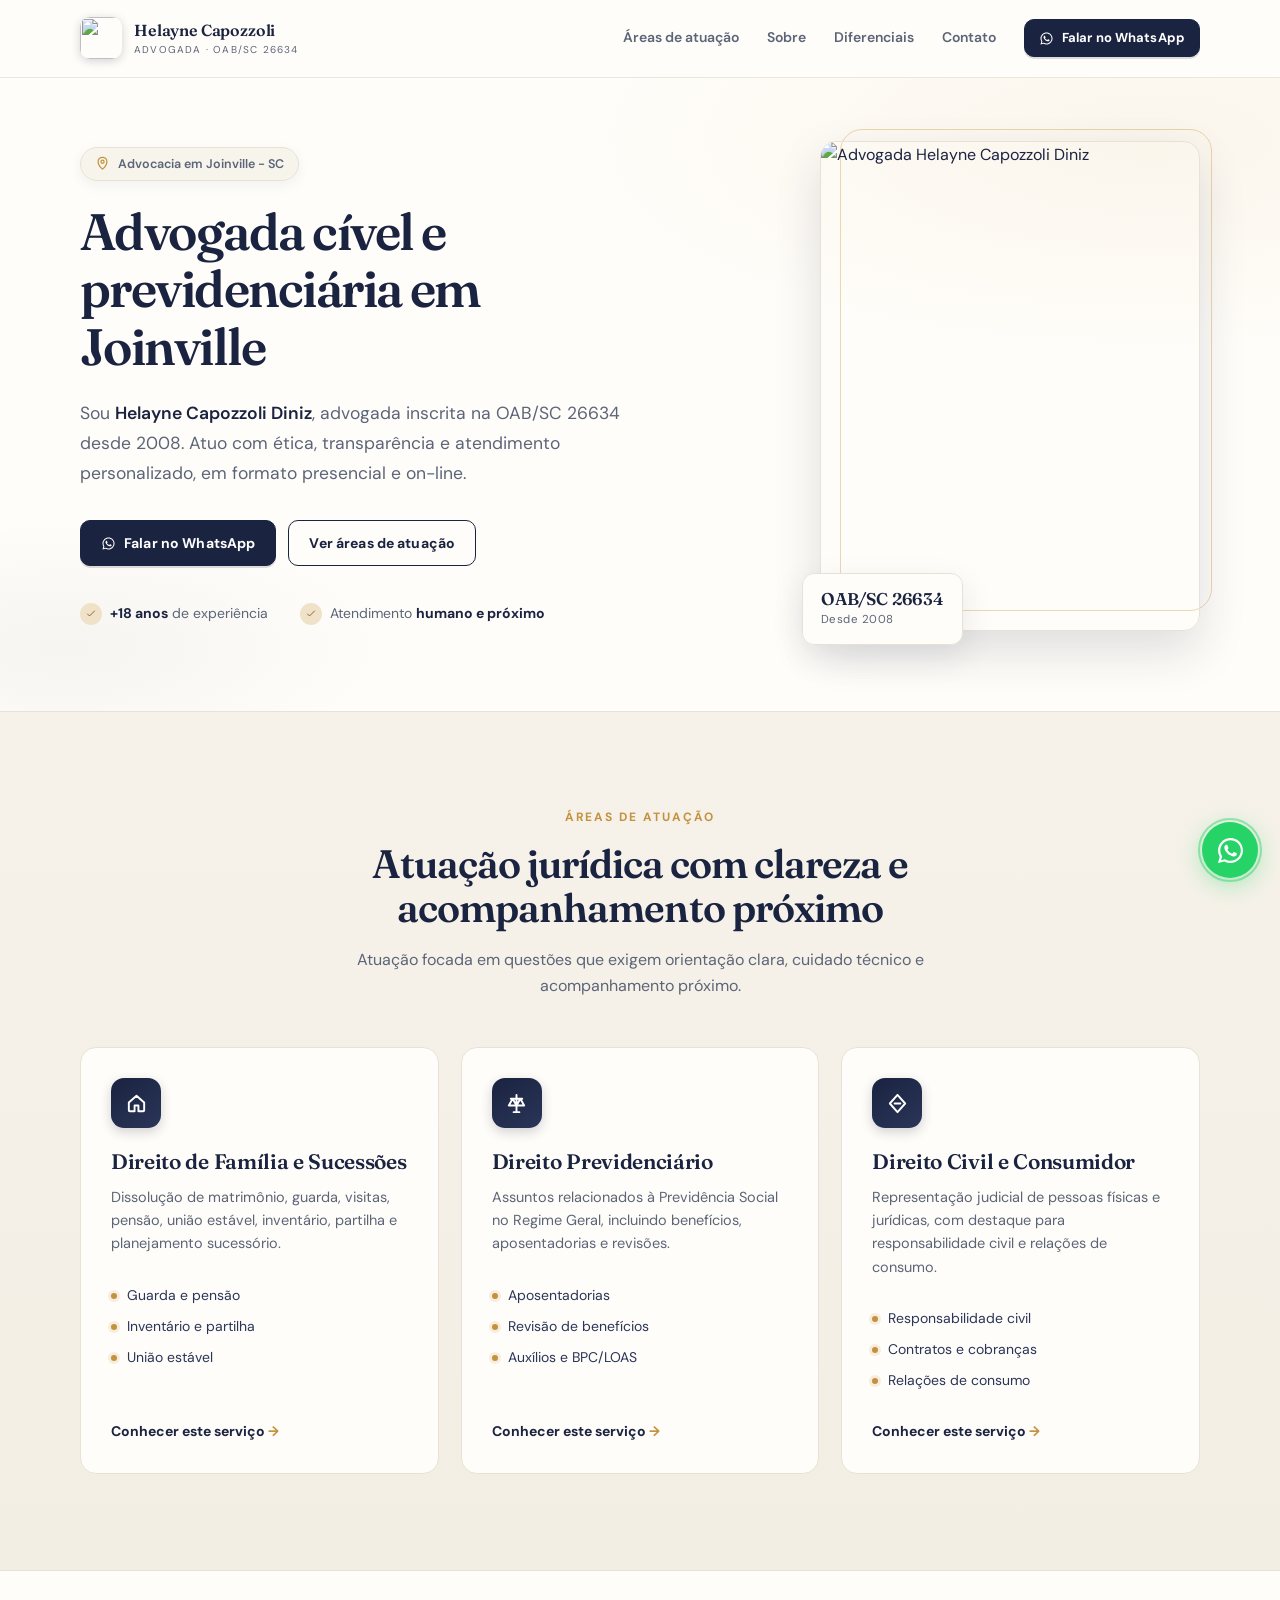
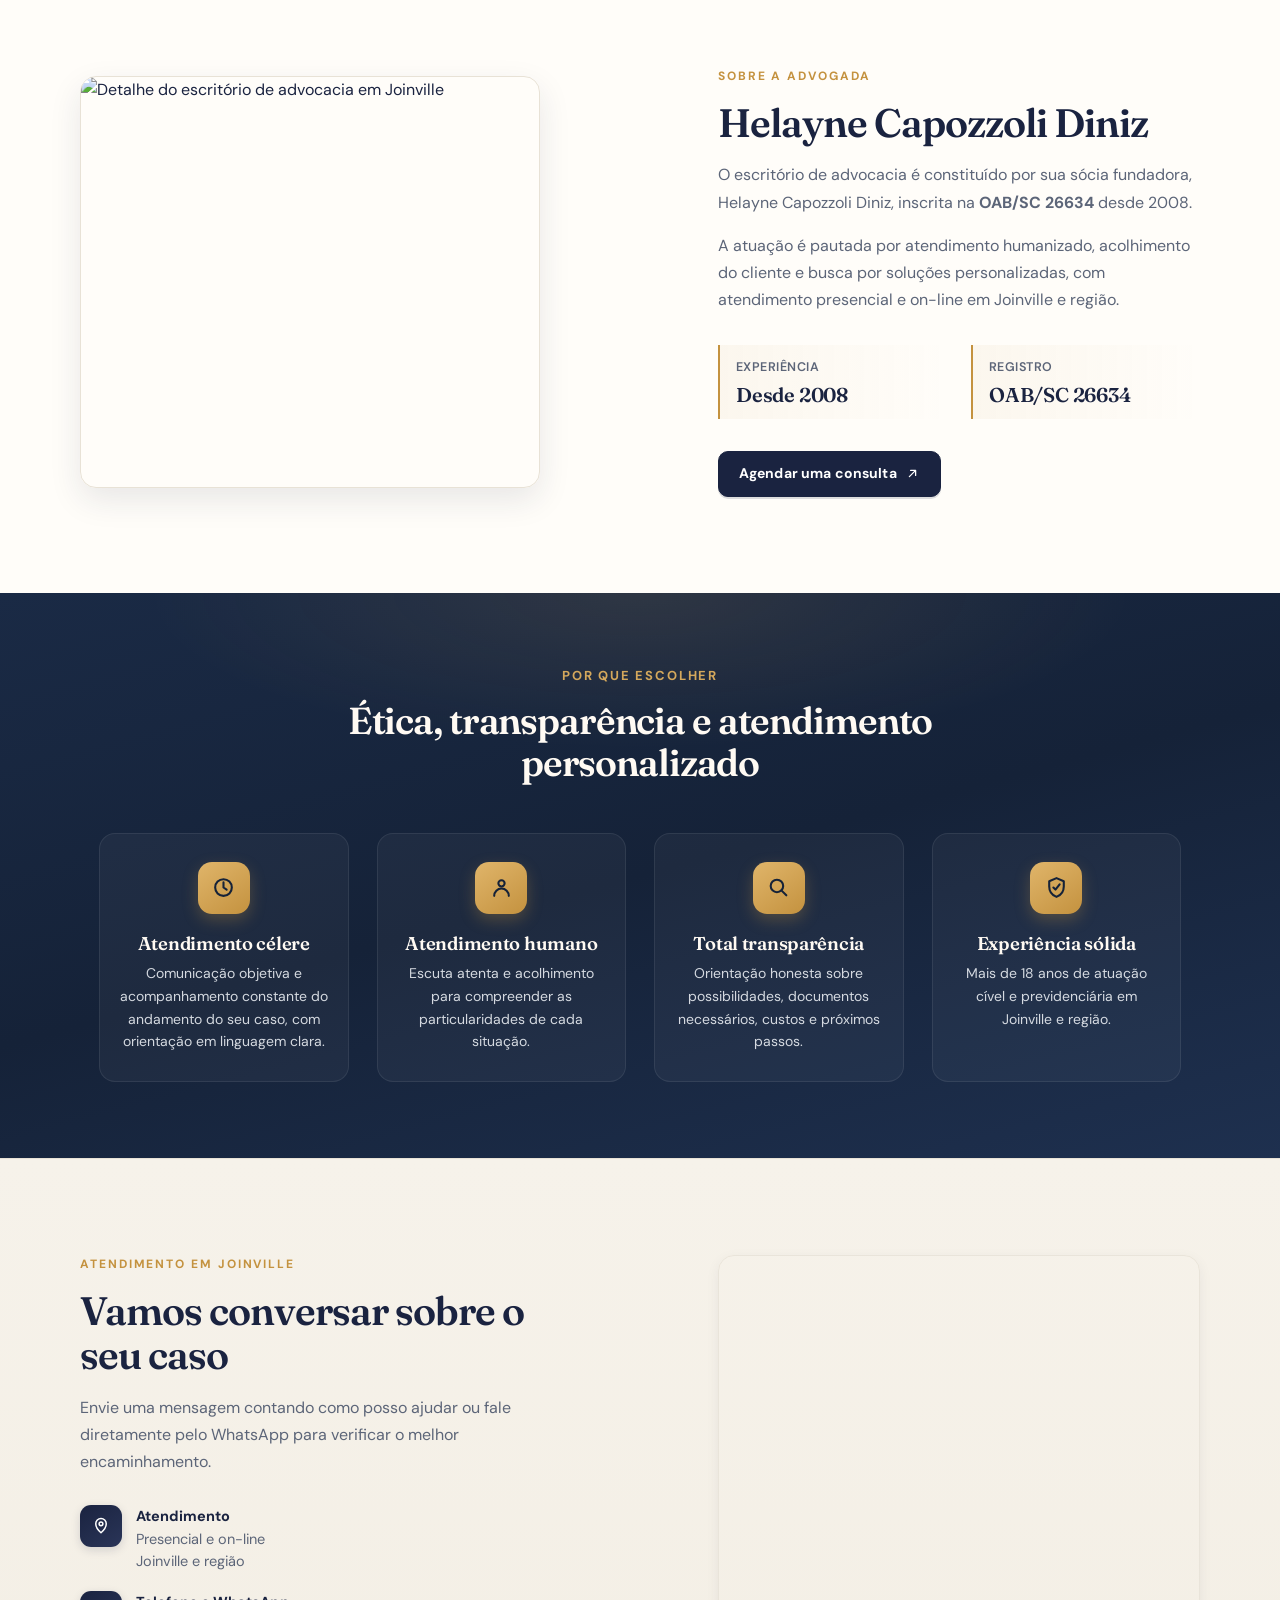
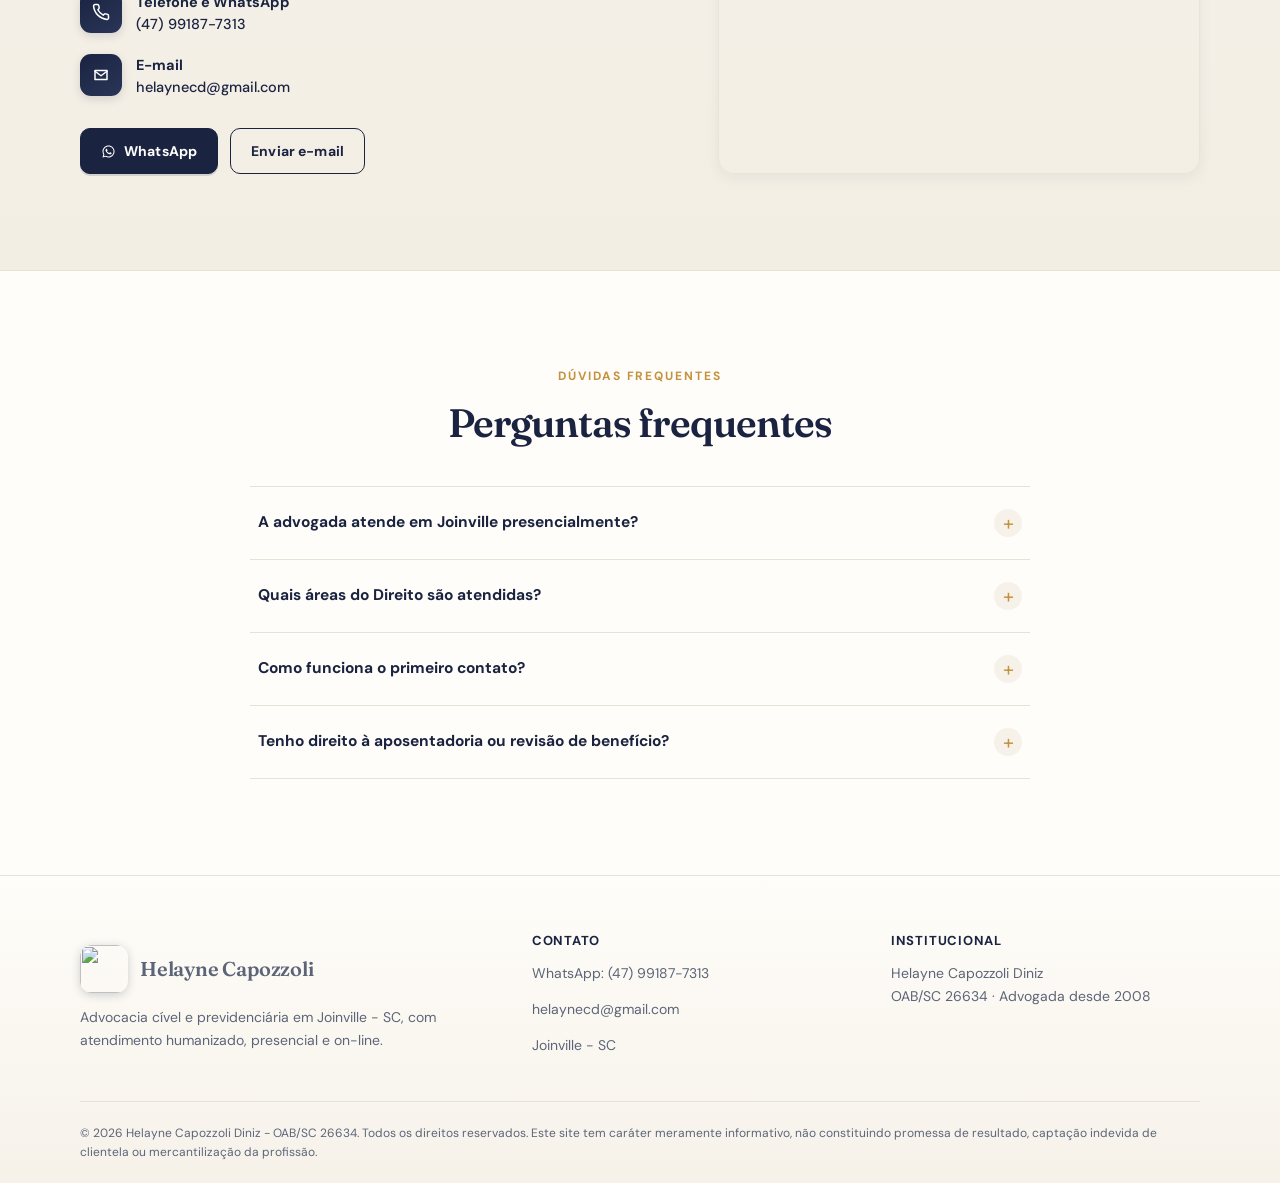
==== index.html @ 1a69ba4a "Add files via upload" ====
<!doctype html>
<html lang="pt-BR">
  <head>
    <meta charset="UTF-8" />
    <meta name="viewport" content="width=device-width, initial-scale=1.0" />
    <meta
      name="description"
      content="Helayne Capozzoli Diniz, advogada em Joinville - SC, com atuação em Direito Civil, Previdenciário, Família e Sucessões. Atendimento ético, transparente e personalizado."
    />
    <meta name="theme-color" content="#202842" />
    <meta property="og:type" content="website" />
    <meta property="og:locale" content="pt_BR" />
    <meta property="og:url" content="https://www.helaynediniz.adv.br/" />
    <meta property="og:title" content="Advogada em Joinville | Helayne Capozzoli Diniz" />
    <meta
      property="og:description"
      content="Advocacia cível e previdenciária em Joinville - SC, com atendimento humanizado, presencial e on-line."
    />
    <meta property="og:image" content="https://www.helaynediniz.adv.br/public/foto-helayne.webp" />
    <meta name="twitter:card" content="summary_large_image" />
    <meta name="twitter:title" content="Advogada em Joinville | Helayne Capozzoli Diniz" />
    <meta
      name="twitter:description"
      content="Direito Civil, Previdenciário, Família e Sucessões em Joinville - SC."
    />
    <meta name="twitter:image" content="https://www.helaynediniz.adv.br/public/foto-helayne.webp" />
    <title>Advogada em Joinville | Helayne Capozzoli Diniz</title>
    <link rel="canonical" href="https://www.helaynediniz.adv.br/" />
    <link rel="icon" href="public/logo-helayne.png" type="image/png" />
    <link rel="preload" as="image" href="public/foto-helayne.webp" />
    <link rel="preconnect" href="https://fonts.googleapis.com" />
    <link rel="preconnect" href="https://fonts.gstatic.com" crossorigin />
    <link
      href="https://fonts.googleapis.com/css2?family=DM+Sans:opsz,wght@9..40,400;9..40,500;9..40,600;9..40,700&family=Fraunces:opsz,wght@9..144,500;9..144,600;9..144,700&display=swap"
      rel="stylesheet"
    />
    <link rel="stylesheet" href="styles.css" />
    <script type="application/ld+json">
      {
        "@context": "https://schema.org",
        "@type": "LegalService",
        "name": "Helayne Capozzoli Diniz Advocacia",
        "url": "https://www.helaynediniz.adv.br/",
        "image": "https://www.helaynediniz.adv.br/public/foto-helayne.webp",
        "telephone": "+5547991877313",
        "email": "helaynecd@gmail.com",
        "areaServed": {
          "@type": "City",
          "name": "Joinville"
        },
        "address": {
          "@type": "PostalAddress",
          "addressLocality": "Joinville",
          "addressRegion": "SC",
          "addressCountry": "BR"
        },
        "founder": {
          "@type": "Person",
          "name": "Helayne Capozzoli Diniz",
          "jobTitle": "Advogada",
          "identifier": "OAB/SC 26634"
        },
        "knowsAbout": [
          "Direito Civil",
          "Direito Previdenciário",
          "Direito de Família e Sucessões",
          "Direito do Consumidor"
        ]
      }
    </script>
    <script type="application/ld+json">
      {
        "@context": "https://schema.org",
        "@type": "FAQPage",
        "mainEntity": [
          {
            "@type": "Question",
            "name": "A advogada atende em Joinville presencialmente?",
            "acceptedAnswer": {
              "@type": "Answer",
              "text": "Sim. O atendimento é feito em Joinville - SC, presencialmente ou de forma remota para clientes da região."
            }
          },
          {
            "@type": "Question",
            "name": "Quais áreas do Direito são atendidas?",
            "acceptedAnswer": {
              "@type": "Answer",
              "text": "A atuação principal envolve Direito de Família e Sucessões, Direito Previdenciário, Direito Civil e Direito do Consumidor."
            }
          }
        ]
      }
    </script>
  </head>
  <body>
    <header class="site-header">
      <div class="container header-content">
        <a class="brand" href="#inicio" aria-label="Ir para o início">
          <span class="brand-mark" aria-hidden="true"><img src="public/logo-helayne.webp" width="40" height="38" alt="" /></span>
          <span>
            <strong>Helayne Capozzoli</strong>
            <small>Advogada · OAB/SC 26634</small>
          </span>
        </a>

        <nav class="desktop-nav" aria-label="Navegação principal">
          <a href="#areas">Áreas de atuação</a>
          <a href="#sobre">Sobre</a>
          <a href="#diferenciais">Diferenciais</a>
          <a href="#contato">Contato</a>
        </nav>

        <a class="button button-small header-cta" href="https://wa.me/5547991877313?text=Ol%C3%A1%2C%20Dra.%20Helayne.%20Gostaria%20de%20agendar%20uma%20consulta%20jur%C3%ADdica." target="_blank" rel="noopener noreferrer">
          <span class="button-icon" aria-hidden="true"><svg class="whatsapp-logo" viewBox="0 0 32 32"><path d="M16.04 3.2c-7.1 0-12.86 5.75-12.86 12.84 0 2.27.6 4.49 1.73 6.43L3.07 29l6.69-1.75a12.8 12.8 0 0 0 6.27 1.6h.01c7.09 0 12.85-5.76 12.85-12.85S23.13 3.2 16.04 3.2Zm0 23.45h-.01c-1.9 0-3.77-.51-5.4-1.48l-.39-.23-3.97 1.04 1.06-3.87-.25-.4a10.58 10.58 0 0 1-1.63-5.67c0-5.85 4.76-10.61 10.62-10.61 2.83 0 5.49 1.1 7.49 3.1s3.1 4.66 3.1 7.49c0 5.85-4.76 10.62-10.62 10.62Zm5.82-7.95c-.32-.16-1.88-.93-2.17-1.04-.29-.11-.5-.16-.71.16-.21.32-.82 1.04-1 1.25-.18.21-.37.24-.69.08-.32-.16-1.35-.5-2.57-1.59-.95-.85-1.59-1.89-1.78-2.21-.18-.32-.02-.49.14-.65.14-.14.32-.37.48-.56.16-.18.21-.32.32-.53.11-.21.05-.4-.03-.56-.08-.16-.71-1.71-.98-2.34-.26-.62-.52-.54-.71-.55h-.61c-.21 0-.56.08-.85.4-.29.32-1.11 1.09-1.11 2.65s1.14 3.07 1.3 3.28c.16.21 2.24 3.42 5.42 4.79.76.33 1.35.52 1.81.67.76.24 1.46.21 2.01.13.61-.09 1.88-.77 2.14-1.51.26-.74.26-1.38.18-1.51-.08-.13-.29-.21-.61-.37Z" /></svg></span> Falar no WhatsApp
        </a>

        <button class="menu-button" type="button" aria-expanded="false" aria-controls="mobile-menu" aria-label="Abrir menu">
          <span></span><span></span><span></span>
        </button>
      </div>
      <nav id="mobile-menu" class="mobile-nav" aria-label="Navegação mobile" hidden>
        <a href="#areas">Áreas de atuação</a>
        <a href="#sobre">Sobre</a>
        <a href="#diferenciais">Diferenciais</a>
        <a href="#contato">Contato</a>
        <a class="button" href="https://wa.me/5547991877313?text=Ol%C3%A1%2C%20Dra.%20Helayne.%20Gostaria%20de%20agendar%20uma%20consulta%20jur%C3%ADdica." target="_blank" rel="noopener noreferrer">Falar no WhatsApp</a>
      </nav>
    </header>

    <main id="inicio">
      <section class="hero">
        <div class="container hero-grid">
          <div class="hero-copy">
            <p class="eyebrow location"><span aria-hidden="true"><svg viewBox="0 0 24 24"><path d="M12 21s7-6.1 7-12a7 7 0 1 0-14 0c0 5.9 7 12 7 12Z" /><circle cx="12" cy="9" r="2.5" /></svg></span> Advocacia em Joinville - SC</p>
            <h1>Advogada cível e previdenciária em Joinville</h1>
            <p class="hero-text">
              Sou <strong>Helayne Capozzoli Diniz</strong>, advogada inscrita na OAB/SC 26634 desde 2008. Atuo com ética, transparência e atendimento personalizado, em formato presencial e on-line.
            </p>
            <div class="hero-actions">
              <a class="button" href="https://wa.me/5547991877313?text=Ol%C3%A1%2C%20Dra.%20Helayne.%20Gostaria%20de%20agendar%20uma%20consulta%20jur%C3%ADdica." target="_blank" rel="noopener noreferrer"><span class="button-icon" aria-hidden="true"><svg class="whatsapp-logo" viewBox="0 0 32 32"><path d="M16.04 3.2c-7.1 0-12.86 5.75-12.86 12.84 0 2.27.6 4.49 1.73 6.43L3.07 29l6.69-1.75a12.8 12.8 0 0 0 6.27 1.6h.01c7.09 0 12.85-5.76 12.85-12.85S23.13 3.2 16.04 3.2Zm0 23.45h-.01c-1.9 0-3.77-.51-5.4-1.48l-.39-.23-3.97 1.04 1.06-3.87-.25-.4a10.58 10.58 0 0 1-1.63-5.67c0-5.85 4.76-10.61 10.62-10.61 2.83 0 5.49 1.1 7.49 3.1s3.1 4.66 3.1 7.49c0 5.85-4.76 10.62-10.62 10.62Zm5.82-7.95c-.32-.16-1.88-.93-2.17-1.04-.29-.11-.5-.16-.71.16-.21.32-.82 1.04-1 1.25-.18.21-.37.24-.69.08-.32-.16-1.35-.5-2.57-1.59-.95-.85-1.59-1.89-1.78-2.21-.18-.32-.02-.49.14-.65.14-.14.32-.37.48-.56.16-.18.21-.32.32-.53.11-.21.05-.4-.03-.56-.08-.16-.71-1.71-.98-2.34-.26-.62-.52-.54-.71-.55h-.61c-.21 0-.56.08-.85.4-.29.32-1.11 1.09-1.11 2.65s1.14 3.07 1.3 3.28c.16.21 2.24 3.42 5.42 4.79.76.33 1.35.52 1.81.67.76.24 1.46.21 2.01.13.61-.09 1.88-.77 2.14-1.51.26-.74.26-1.38.18-1.51-.08-.13-.29-.21-.61-.37Z" /></svg></span>Falar no WhatsApp</a>
              <a class="button button-outline" href="#areas">Ver áreas de atuação</a>
            </div>
            <div class="trust-points">
              <p><span aria-hidden="true"><svg viewBox="0 0 24 24"><path d="m5 12 4 4L19 6" /></svg></span><span class="trust-label"><strong>+18 anos</strong> de experiência</span></p>
              <p><span aria-hidden="true"><svg viewBox="0 0 24 24"><path d="m5 12 4 4L19 6" /></svg></span><span class="trust-label">Atendimento <strong>humano e próximo</strong></span></p>
            </div>
          </div>

          <div class="hero-image-wrap">
            <img class="hero-image" src="public/foto-helayne.webp" width="960" height="814" alt="Advogada Helayne Capozzoli Diniz" />
            <div class="oab-card"><strong>OAB/SC 26634</strong><span>Desde 2008</span></div>
          </div>
        </div>
      </section>

      <section id="areas" class="section section-muted">
        <div class="container">
          <div class="section-heading centered">
            <p class="eyebrow">Áreas de atuação</p>
            <h2>Atuação jurídica com clareza e acompanhamento próximo</h2>
            <p>Atuação focada em questões que exigem orientação clara, cuidado técnico e acompanhamento próximo.</p>
          </div>
          <div class="cards-grid">
            <article class="area-card">
              <span class="area-icon" aria-hidden="true"><svg viewBox="0 0 24 24"><path d="M4 11 12 4l8 7v8a1 1 0 0 1-1 1h-5v-6h-4v6H5a1 1 0 0 1-1-1v-8Z" /></svg></span>
              <h3>Direito de Família e Sucessões</h3>
              <p>Dissolução de matrimônio, guarda, visitas, pensão, união estável, inventário, partilha e planejamento sucessório.</p>
              <ul><li>Guarda e pensão</li><li>Inventário e partilha</li><li>União estável</li></ul>
              <a class="area-card-link" href="servicos/familia-sucessoes.html">Conhecer este serviço <span aria-hidden="true">→</span></a>
            </article>
            <article class="area-card">
              <span class="area-icon" aria-hidden="true"><svg viewBox="0 0 24 24"><path d="M12 3v18M6 7h12M8 7l-4 7h8L8 7Zm8 0-4 7h8l-4-7ZM9 21h6" /></svg></span>
              <h3>Direito Previdenciário</h3>
              <p>Assuntos relacionados à Previdência Social no Regime Geral, incluindo benefícios, aposentadorias e revisões.</p>
              <ul><li>Aposentadorias</li><li>Revisão de benefícios</li><li>Auxílios e BPC/LOAS</li></ul>
              <a class="area-card-link" href="servicos/previdenciario.html">Conhecer este serviço <span aria-hidden="true">→</span></a>
            </article>
            <article class="area-card">
              <span class="area-icon" aria-hidden="true"><svg viewBox="0 0 24 24"><path d="m12 3 8 9-8 9-8-9 8-9Z" /><path d="M9 12h6" /></svg></span>
              <h3>Direito Civil e Consumidor</h3>
              <p>Representação judicial de pessoas físicas e jurídicas, com destaque para responsabilidade civil e relações de consumo.</p>
              <ul><li>Responsabilidade civil</li><li>Contratos e cobranças</li><li>Relações de consumo</li></ul>
              <a class="area-card-link" href="servicos/civil-consumidor.html">Conhecer este serviço <span aria-hidden="true">→</span></a>
            </article>
          </div>
        </div>
      </section>

      <section id="sobre" class="section">
        <div class="container about-grid">
          <div class="office-photo"><img src="public/office-detail.webp" width="1024" height="1024" loading="lazy" alt="Detalhe do escritório de advocacia em Joinville" /></div>
          <div class="about-copy">
            <p class="eyebrow">Sobre a advogada</p>
            <h2>Helayne Capozzoli Diniz</h2>
            <p>O escritório de advocacia é constituído por sua sócia fundadora, Helayne Capozzoli Diniz, inscrita na <strong>OAB/SC 26634</strong> desde 2008.</p>
            <p>A atuação é pautada por atendimento humanizado, acolhimento do cliente e busca por soluções personalizadas, com atendimento presencial e on-line em Joinville e região.</p>
            <dl class="stats"><div><dt>Experiência</dt><dd>Desde 2008</dd></div><div><dt>Registro</dt><dd>OAB/SC 26634</dd></div></dl>
            <a class="button" href="https://wa.me/5547991877313?text=Ol%C3%A1%2C%20Dra.%20Helayne.%20Gostaria%20de%20agendar%20uma%20consulta%20jur%C3%ADdica." target="_blank" rel="noopener noreferrer">Agendar uma consulta <span class="button-icon" aria-hidden="true"><svg viewBox="0 0 24 24"><path d="M7 17 17 7M9 7h8v8" /></svg></span></a>
          </div>
        </div>
      </section>

      <section id="diferenciais" class="section section-dark differentials-section">
        <div class="differentials-container">
          <div class="section-heading centered light"><p class="eyebrow">Por que escolher</p><h2>Ética, transparência e atendimento personalizado</h2></div>
          <div class="differentials-grid">
            <article><span class="differential-icon" aria-hidden="true"><svg viewBox="0 0 24 24"><circle cx="12" cy="12" r="8" /><path d="M12 7v5l3 2" /></svg></span><h3>Atendimento célere</h3><p>Comunicação objetiva e acompanhamento constante do andamento do seu caso, com orientação em linguagem clara.</p></article>
            <article><span class="differential-icon" aria-hidden="true"><svg viewBox="0 0 24 24"><circle cx="12" cy="8" r="3" /><path d="M5 20a7 7 0 0 1 14 0" /></svg></span><h3>Atendimento humano</h3><p>Escuta atenta e acolhimento para compreender as particularidades de cada situação.</p></article>
            <article><span class="differential-icon" aria-hidden="true"><svg viewBox="0 0 24 24"><circle cx="10.5" cy="10.5" r="6" /><path d="m15 15 4.5 4.5" /></svg></span><h3>Total transparência</h3><p>Orientação honesta sobre possibilidades, documentos necessários, custos e próximos passos.</p></article>
            <article><span class="differential-icon" aria-hidden="true"><svg viewBox="0 0 24 24"><path d="M12 3 5 6v5c0 4.5 2.9 8.4 7 10 4.1-1.6 7-5.5 7-10V6l-7-3Z" /><path d="m9 12 2 2 4-5" /></svg></span><h3>Experiência sólida</h3><p>Mais de 18 anos de atuação cível e previdenciária em Joinville e região.</p></article>
          </div>
        </div>
      </section>

      <section id="contato" class="section section-muted">
        <div class="container contact-grid">
          <div>
            <p class="eyebrow">Atendimento em Joinville</p>
            <h2>Vamos conversar sobre o seu caso</h2>
            <p class="contact-intro">Envie uma mensagem contando como posso ajudar ou fale diretamente pelo WhatsApp para verificar o melhor encaminhamento.</p>
            <div class="contact-list">
              <p><span aria-hidden="true"><svg viewBox="0 0 24 24"><path d="M12 21s7-6.1 7-12a7 7 0 1 0-14 0c0 5.9 7 12 7 12Z" /><circle cx="12" cy="9" r="2.5" /></svg></span><span><strong>Atendimento</strong>Presencial e on-line<br />Joinville e região</span></p>
              <p><span aria-hidden="true"><svg viewBox="0 0 24 24"><path d="M22 16.9v3a2 2 0 0 1-2.2 2A19.8 19.8 0 0 1 2.1 4.2 2 2 0 0 1 4.1 2h3a2 2 0 0 1 2 1.7l.4 2.4a2 2 0 0 1-.5 1.7L7.8 9a16 16 0 0 0 7.2 7.2l1.2-1.2a2 2 0 0 1 1.7-.5l2.4.4a2 2 0 0 1 1.7 2Z" /></svg></span><span><strong>Telefone e WhatsApp</strong><a href="tel:+5547991877313">(47) 99187-7313</a></span></p>
              <p><span aria-hidden="true"><svg viewBox="0 0 24 24"><path d="M4 6h16v12H4z" /><path d="m4 7 8 6 8-6" /></svg></span><span><strong>E-mail</strong><a href="mailto:helaynecd@gmail.com">helaynecd@gmail.com</a></span></p>
            </div>
            <div class="contact-actions">
              <a class="button" href="https://wa.me/5547991877313?text=Ol%C3%A1%2C%20Dra.%20Helayne.%20Gostaria%20de%20agendar%20uma%20consulta%20jur%C3%ADdica." target="_blank" rel="noopener noreferrer"><span class="button-icon" aria-hidden="true"><svg class="whatsapp-logo" viewBox="0 0 32 32"><path d="M16.04 3.2c-7.1 0-12.86 5.75-12.86 12.84 0 2.27.6 4.49 1.73 6.43L3.07 29l6.69-1.75a12.8 12.8 0 0 0 6.27 1.6h.01c7.09 0 12.85-5.76 12.85-12.85S23.13 3.2 16.04 3.2Zm0 23.45h-.01c-1.9 0-3.77-.51-5.4-1.48l-.39-.23-3.97 1.04 1.06-3.87-.25-.4a10.58 10.58 0 0 1-1.63-5.67c0-5.85 4.76-10.61 10.62-10.61 2.83 0 5.49 1.1 7.49 3.1s3.1 4.66 3.1 7.49c0 5.85-4.76 10.62-10.62 10.62Zm5.82-7.95c-.32-.16-1.88-.93-2.17-1.04-.29-.11-.5-.16-.71.16-.21.32-.82 1.04-1 1.25-.18.21-.37.24-.69.08-.32-.16-1.35-.5-2.57-1.59-.95-.85-1.59-1.89-1.78-2.21-.18-.32-.02-.49.14-.65.14-.14.32-.37.48-.56.16-.18.21-.32.32-.53.11-.21.05-.4-.03-.56-.08-.16-.71-1.71-.98-2.34-.26-.62-.52-.54-.71-.55h-.61c-.21 0-.56.08-.85.4-.29.32-1.11 1.09-1.11 2.65s1.14 3.07 1.3 3.28c.16.21 2.24 3.42 5.42 4.79.76.33 1.35.52 1.81.67.76.24 1.46.21 2.01.13.61-.09 1.88-.77 2.14-1.51.26-.74.26-1.38.18-1.51-.08-.13-.29-.21-.61-.37Z" /></svg></span>WhatsApp</a>
              <a class="button button-outline" href="mailto:helaynecd@gmail.com">Enviar e-mail</a>
            </div>
          </div>
          <iframe class="map" title="Mapa de Joinville, Santa Catarina" src="https://www.google.com/maps?q=Joinville,+SC&output=embed" loading="lazy"></iframe>
        </div>
      </section>

      <section class="section faq-section">
        <div class="container narrow">
          <div class="section-heading centered"><p class="eyebrow">Dúvidas frequentes</p><h2>Perguntas frequentes</h2></div>
          <div class="faq-list">
            <details><summary>A advogada atende em Joinville presencialmente?<span aria-hidden="true">+</span></summary><p>Sim. O atendimento é feito em Joinville - SC, presencialmente ou de forma remota para clientes da região.</p></details>
            <details><summary>Quais áreas do Direito são atendidas?<span aria-hidden="true">+</span></summary><p>A atuação principal envolve Direito de Família e Sucessões, Direito Previdenciário, Direito Civil e Direito do Consumidor.</p></details>
            <details><summary>Como funciona o primeiro contato?<span aria-hidden="true">+</span></summary><p>O primeiro contato pode ser feito pelo WhatsApp. A partir dele, é possível compreender a demanda e orientar sobre os próximos passos.</p></details>
            <details><summary>Tenho direito à aposentadoria ou revisão de benefício?<span aria-hidden="true">+</span></summary><p>Cada caso é analisado individualmente com base no histórico de contribuições e documentos disponíveis.</p></details>
          </div>
        </div>
      </section>
    </main>

    <footer class="site-footer">
      <div class="container footer-grid">
        <div><a class="brand brand-footer" href="#inicio"><span class="brand-mark" aria-hidden="true"><img src="public/logo-helayne.webp" width="40" height="38" alt="" /></span><strong>Helayne Capozzoli</strong></a><p>Advocacia cível e previdenciária em Joinville - SC, com atendimento humanizado, presencial e on-line.</p></div>
        <div><h3>Contato</h3><a href="https://wa.me/5547991877313?text=Ol%C3%A1%2C%20Dra.%20Helayne.%20Gostaria%20de%20agendar%20uma%20consulta%20jur%C3%ADdica." target="_blank" rel="noopener noreferrer">WhatsApp: (47) 99187-7313</a><a href="mailto:helaynecd@gmail.com">helaynecd@gmail.com</a><p>Joinville - SC</p></div>
        <div><h3>Institucional</h3><p>Helayne Capozzoli Diniz<br />OAB/SC 26634 · Advogada desde 2008</p></div>
      </div>
      <div class="container copyright">© <span id="year"></span> Helayne Capozzoli Diniz - OAB/SC 26634. Todos os direitos reservados. Este site tem caráter meramente informativo, não constituindo promessa de resultado, captação indevida de clientela ou mercantilização da profissão.</div>
    </footer>

    <a class="whatsapp-float" href="https://wa.me/5547991877313?text=Ol%C3%A1%2C%20Dra.%20Helayne.%20Gostaria%20de%20agendar%20uma%20consulta%20jur%C3%ADdica." target="_blank" rel="noopener noreferrer" aria-label="Falar no WhatsApp"><svg class="whatsapp-logo" viewBox="0 0 32 32" aria-hidden="true"><path d="M16.04 3.2c-7.1 0-12.86 5.75-12.86 12.84 0 2.27.6 4.49 1.73 6.43L3.07 29l6.69-1.75a12.8 12.8 0 0 0 6.27 1.6h.01c7.09 0 12.85-5.76 12.85-12.85S23.13 3.2 16.04 3.2Zm0 23.45h-.01c-1.9 0-3.77-.51-5.4-1.48l-.39-.23-3.97 1.04 1.06-3.87-.25-.4a10.58 10.58 0 0 1-1.63-5.67c0-5.85 4.76-10.61 10.62-10.61 2.83 0 5.49 1.1 7.49 3.1s3.1 4.66 3.1 7.49c0 5.85-4.76 10.62-10.62 10.62Zm5.82-7.95c-.32-.16-1.88-.93-2.17-1.04-.29-.11-.5-.16-.71.16-.21.32-.82 1.04-1 1.25-.18.21-.37.24-.69.08-.32-.16-1.35-.5-2.57-1.59-.95-.85-1.59-1.89-1.78-2.21-.18-.32-.02-.49.14-.65.14-.14.32-.37.48-.56.16-.18.21-.32.32-.53.11-.21.05-.4-.03-.56-.08-.16-.71-1.71-.98-2.34-.26-.62-.52-.54-.71-.55h-.61c-.21 0-.56.08-.85.4-.29.32-1.11 1.09-1.11 2.65s1.14 3.07 1.3 3.28c.16.21 2.24 3.42 5.42 4.79.76.33 1.35.52 1.81.67.76.24 1.46.21 2.01.13.61-.09 1.88-.77 2.14-1.51.26-.74.26-1.38.18-1.51-.08-.13-.29-.21-.61-.37Z" /></svg></a>
    <script src="script.js"></script>
  </body>
</html>
---- styles.css ----
:root {
  --ink: #1a2340;
  --ink-soft: #2a3558;
  --muted: #5c6578;
  --paper: #fffdf9;
  --sand: #f6f2ea;
  --sand-deep: #efe9de;
  --gold: #c4923f;
  --gold-soft: #d4a85c;
  --gold-muted: #f0e2c9;
  --line: #e8e2d6;
  --line-strong: #d9d1c3;
  --shadow: 0 12px 32px rgba(26, 35, 64, 0.1);
  --shadow-sm: 0 4px 14px rgba(26, 35, 64, 0.06);
  --shadow-lg: 0 20px 48px rgba(26, 35, 64, 0.14);
  --radius: 16px;
  --radius-sm: 10px;
  --serif: Fraunces, Georgia, serif;
  --sans: "DM Sans", Arial, sans-serif;
  --ease: cubic-bezier(0.22, 1, 0.36, 1);
}

* { box-sizing: border-box; }

html { scroll-behavior: smooth; overflow-x: hidden; }

body {
  margin: 0;
  overflow-x: hidden;
  background: var(--paper);
  color: var(--ink);
  font: 400 16px/1.65 var(--sans);
  -webkit-font-smoothing: antialiased;
  text-rendering: optimizeLegibility;
}

::selection {
  background: rgba(196, 146, 63, 0.22);
  color: var(--ink);
}

a { color: inherit; text-decoration: none; }

a:focus-visible,
button:focus-visible,
summary:focus-visible {
  outline: 3px solid rgba(196, 146, 63, 0.5);
  outline-offset: 3px;
  border-radius: 8px;
}

img { display: block; max-width: 100%; height: auto; }

.container {
  width: min(1120px, calc(100% - 40px));
  margin: auto;
}

/* —— Header —— */
.site-header {
  position: sticky;
  top: 0;
  z-index: 10;
  border-bottom: 1px solid transparent;
  background: rgba(255, 253, 249, 0.88);
  backdrop-filter: blur(16px) saturate(1.2);
  -webkit-backdrop-filter: blur(16px) saturate(1.2);
  transition: border-color 0.25s var(--ease), box-shadow 0.25s var(--ease);
  box-shadow: 0 1px 0 rgba(232, 226, 214, 0.8);
}

.header-content {
  min-height: 76px;
  display: flex;
  align-items: center;
  justify-content: space-between;
  gap: 28px;
}

.brand {
  display: flex;
  align-items: center;
  gap: 12px;
  line-height: 1.1;
}

.brand-mark {
  display: grid;
  place-items: center;
  width: 42px;
  height: 42px;
  flex-shrink: 0;
  border-radius: 10px;
  overflow: hidden;
  background: transparent;
  box-shadow: 0 2px 10px rgba(26, 35, 64, 0.2);
}

.brand-mark img {
  width: 100%;
  height: 100%;
  object-fit: contain;
  display: block;
}

.brand-mark svg,
.button-icon svg,
.area-icon svg,
.contact-list svg,
.trust-points svg,
.location svg,
.whatsapp-float svg {
  width: 1em;
  height: 1em;
  fill: none;
  stroke: currentColor;
  stroke-linecap: round;
  stroke-linejoin: round;
  stroke-width: 2;
}

/* brand-mark now uses img logo */

.whatsapp-logo {
  fill: currentColor !important;
  stroke: none !important;
}

.brand strong {
  display: block;
  font: 600 16px/1.15 var(--serif);
  letter-spacing: -0.01em;
}

.brand small {
  display: block;
  margin-top: 4px;
  color: var(--muted);
  font-size: 10px;
  letter-spacing: 0.12em;
  text-transform: uppercase;
}

.desktop-nav {
  display: flex;
  gap: 28px;
  margin-left: auto;
}

.desktop-nav a {
  position: relative;
  color: var(--muted);
  font-size: 14px;
  font-weight: 600;
  transition: color 0.2s var(--ease);
}

.desktop-nav a::after {
  content: "";
  position: absolute;
  left: 0;
  bottom: -4px;
  width: 100%;
  height: 1.5px;
  background: var(--gold);
  transform: scaleX(0);
  transform-origin: left;
  transition: transform 0.25s var(--ease);
}

.desktop-nav a:hover {
  color: var(--ink);
}

.desktop-nav a:hover::after {
  transform: scaleX(1);
}

/* —— Buttons —— */
.button {
  display: inline-flex;
  align-items: center;
  justify-content: center;
  gap: 8px;
  min-height: 46px;
  padding: 0 20px;
  border: 1px solid var(--ink);
  border-radius: var(--radius-sm);
  background: var(--ink);
  color: white;
  font-size: 14px;
  font-weight: 700;
  letter-spacing: 0.01em;
  transition: transform 0.25s var(--ease), background 0.2s ease, box-shadow 0.25s var(--ease), border-color 0.2s ease;
  box-shadow: 0 2px 0 rgba(26, 35, 64, 0.15);
}

.button:hover {
  transform: translateY(-2px);
  background: var(--ink-soft);
  box-shadow: 0 8px 20px rgba(26, 35, 64, 0.18);
}

.button:active {
  transform: translateY(0);
}

.button-small {
  min-height: 38px;
  padding: 0 14px;
  font-size: 13px;
}

.button-outline {
  background: transparent;
  color: var(--ink);
  box-shadow: none;
}

.button-outline:hover {
  background: var(--sand);
  box-shadow: var(--shadow-sm);
}

.button-icon {
  display: inline-grid;
  place-items: center;
  font-size: 15px;
}

.menu-button,
.mobile-nav {
  display: none;
}

/* —— Hero —— */
.hero {
  position: relative;
  overflow: hidden;
  padding: 64px 0 80px;
  background:
    radial-gradient(ellipse 80% 60% at 90% 10%, rgba(196, 146, 63, 0.07), transparent 55%),
    radial-gradient(ellipse 50% 40% at 5% 90%, rgba(26, 35, 64, 0.04), transparent 50%),
    var(--paper);
}

.hero-grid,
.about-grid,
.contact-grid {
  display: grid;
  grid-template-columns: 1.08fr 0.92fr;
  gap: 72px;
  align-items: center;
}

.hero-grid > *,
.about-grid > *,
.contact-grid > * {
  min-width: 0;
}

.eyebrow {
  margin: 0 0 14px;
  color: var(--gold);
  font-size: 12px;
  font-weight: 700;
  letter-spacing: 0.16em;
  text-transform: uppercase;
}

.location {
  display: inline-flex;
  align-items: center;
  max-width: 100%;
  gap: 8px;
  padding: 6px 14px;
  margin-bottom: 22px;
  border: 1px solid var(--line);
  border-radius: 999px;
  background: rgba(246, 242, 234, 0.85);
  color: var(--muted);
  letter-spacing: 0;
  text-transform: none;
  font-size: 12.5px;
  font-weight: 600;
  box-shadow: var(--shadow-sm);
}

.location span {
  display: inline-grid;
  place-items: center;
  color: var(--gold);
  font-size: 15px;
}

h1, h2, h3 {
  margin: 0;
  font-family: var(--serif);
  line-height: 1.12;
  overflow-wrap: break-word;
  font-weight: 600;
}

h1 {
  max-width: 620px;
  font-size: clamp(2.5rem, 4vw, 4.1rem);
  letter-spacing: -0.03em;
  color: var(--ink);
}

h2 {
  font-size: clamp(2rem, 3.1vw, 2.85rem);
  letter-spacing: -0.025em;
}

h3 { font-size: 21px; }

.hero-text {
  max-width: 560px;
  margin: 24px 0 0;
  color: var(--muted);
  font-size: 17.5px;
  line-height: 1.7;
}

.hero-text strong { color: var(--ink); font-weight: 600; }

.hero-actions {
  display: flex;
  flex-wrap: wrap;
  gap: 12px;
  margin-top: 32px;
}

.trust-points {
  display: flex;
  flex-wrap: wrap;
  gap: 14px 32px;
  margin-top: 36px;
  color: var(--muted);
  font-size: 14px;
}

.trust-points p {
  margin: 0;
  display: inline-flex;
  align-items: center;
  gap: 8px;
}

.trust-points p > span:first-child {
  display: inline-grid;
  place-items: center;
  width: 22px;
  height: 22px;
  border-radius: 50%;
  background: var(--gold-muted);
  color: #8f6428;
  font-size: 12px;
  font-weight: 800;
  flex-shrink: 0;
}

.trust-points .trust-label {
  display: inline;
}

.trust-points strong { color: var(--ink); }

.hero-image-wrap {
  position: relative;
  width: 100%;
  max-width: 380px;
  justify-self: end;
}

.hero-image-wrap::before {
  content: "";
  position: absolute;
  inset: -12px -12px 20px 20px;
  border: 1.5px solid var(--gold-soft);
  border-radius: calc(var(--radius) + 6px);
  opacity: 0.45;
  pointer-events: none;
  z-index: 0;
}

.hero-image {
  position: relative;
  z-index: 1;
  width: 100%;
  height: clamp(420px, 46vw, 490px);
  object-fit: cover;
  object-position: center top;
  border: 1px solid var(--line);
  border-radius: var(--radius);
  box-shadow: var(--shadow-lg);
}

.oab-card {
  position: absolute;
  z-index: 2;
  left: -18px;
  bottom: -14px;
  display: flex;
  flex-direction: column;
  padding: 14px 18px;
  border: 1px solid var(--line);
  border-radius: 12px;
  background: rgba(255, 253, 249, 0.96);
  backdrop-filter: blur(8px);
  box-shadow: var(--shadow);
}

.oab-card strong {
  font: 600 17px var(--serif);
  letter-spacing: -0.01em;
}

.oab-card span {
  margin-top: 2px;
  color: var(--muted);
  font-size: 11.5px;
  letter-spacing: 0.04em;
}

/* —— Sections —— */
.section { padding: 96px 0; }

.section-muted {
  border-block: 1px solid var(--line);
  background: linear-gradient(180deg, var(--sand) 0%, #f3eee4 100%);
}

.section-heading { max-width: 680px; }

.centered {
  margin-inline: auto;
  text-align: center;
}

.section-heading > p:last-child {
  margin: 16px 0 0;
  color: var(--muted);
  font-size: 16px;
  line-height: 1.65;
}

/* —— Area cards —— */
.cards-grid {
  display: grid;
  grid-template-columns: repeat(3, minmax(0, 1fr));
  gap: 22px;
  margin-top: 48px;
}

.area-card {
  position: relative;
  display: flex;
  min-width: 0;
  flex-direction: column;
  min-height: 360px;
  padding: 30px;
  border: 1px solid var(--line);
  border-radius: var(--radius);
  background: var(--paper);
  transition: transform 0.3s var(--ease), box-shadow 0.3s var(--ease), border-color 0.25s ease;
  overflow: hidden;
}

.area-card::before {
  content: "";
  position: absolute;
  top: 0;
  left: 0;
  right: 0;
  height: 3px;
  background: linear-gradient(90deg, var(--gold), var(--gold-soft));
  transform: scaleX(0);
  transform-origin: left;
  transition: transform 0.35s var(--ease);
}

.area-card:hover {
  transform: translateY(-6px);
  box-shadow: var(--shadow);
  border-color: var(--line-strong);
}

.area-card:hover::before {
  transform: scaleX(1);
}

.area-icon {
  display: grid;
  place-items: center;
  width: 50px;
  height: 50px;
  border-radius: 13px;
  background: linear-gradient(145deg, var(--ink) 0%, var(--ink-soft) 100%);
  color: white;
  font-size: 24px;
  box-shadow: 0 4px 12px rgba(26, 35, 64, 0.2);
  transition: transform 0.3s var(--ease);
}

.area-card:hover .area-icon {
  transform: scale(1.06);
}

.area-icon svg { width: 23px; height: 23px; }

.area-card h3 { margin-top: 22px; letter-spacing: -0.015em; }

.area-card p {
  margin: 12px 0 0;
  color: var(--muted);
  font-size: 14.5px;
  line-height: 1.6;
}

.area-card ul {
  padding: 0;
  margin: 20px 0;
  list-style: none;
  font-size: 14px;
}

.area-card li {
  margin: 8px 0;
  color: var(--ink-soft);
}

.area-card li::before {
  content: "";
  display: inline-block;
  width: 6px;
  height: 6px;
  margin-right: 10px;
  border-radius: 50%;
  background: var(--gold);
  vertical-align: middle;
  box-shadow: 0 0 0 3px rgba(196, 146, 63, 0.15);
}


/* —— Full-card click target —— */
.area-card {
  cursor: pointer;
}

.area-card-link {
  position: static;
}

.area-card-link::after {
  content: "";
  position: absolute;
  inset: 0;
  z-index: 1;
  border-radius: inherit;
}

.area-card-link span {
  position: relative;
  z-index: 2;
}

.area-card > a,
.area-card-link {
  margin-top: auto;
  color: var(--ink);
  font-size: 14px;
  font-weight: 700;
  transition: color 0.2s ease;
}

.area-card > a span,
.area-card-link span {
  color: var(--gold);
  display: inline-block;
  transition: transform 0.25s var(--ease);
}

.area-card > a:hover,
.area-card-link:hover { color: var(--gold); }

.area-card > a:hover span,
.area-card-link:hover span {
  transform: translateX(4px);
}

.area-card:hover .area-card-link { color: var(--gold); }
.area-card:hover .area-card-link span { transform: translateX(4px); }

/* —— About —— */
.office-photo {
  position: relative;
  width: 100%;
  max-width: 460px;
  justify-self: start;
  overflow: hidden;
  border: 1px solid var(--line);
  border-radius: var(--radius);
  box-shadow: var(--shadow);
}

.office-photo img {
  width: 100%;
  height: clamp(300px, 32vw, 420px);
  object-fit: cover;
  transition: transform 0.6s var(--ease);
}

.office-photo:hover img {
  transform: scale(1.04);
}

.about-copy > p:not(.eyebrow) {
  color: var(--muted);
  line-height: 1.7;
}

.stats {
  display: grid;
  grid-template-columns: repeat(2, 1fr);
  gap: 24px;
  margin: 32px 0;
}

.stats div {
  padding: 12px 0 12px 16px;
  border-left: 2.5px solid var(--gold);
  background: linear-gradient(90deg, rgba(196, 146, 63, 0.06), transparent);
  border-radius: 0 8px 8px 0;
}

.stats dt {
  color: var(--muted);
  font-size: 12.5px;
  font-weight: 600;
  letter-spacing: 0.04em;
  text-transform: uppercase;
}

.stats dd {
  margin: 4px 0 0;
  font: 600 20px var(--serif);
  letter-spacing: -0.01em;
}

/* —— Differentials —— */
.section-dark {
  background:
    radial-gradient(ellipse 70% 50% at 50% 0%, rgba(210, 163, 93, 0.12), transparent 55%),
    linear-gradient(165deg, #1a2a45 0%, #152238 50%, #1e304f 100%);
  color: white;
}

.light h2 { color: #fffaf3; }

.differentials-section { padding: 72px 0 76px; }

.differentials-container {
  width: min(1082px, calc(100% - 40px));
  margin: auto;
}

.differentials-section .eyebrow {
  margin-bottom: 14px;
  color: var(--gold-soft);
  font-size: 13px;
  letter-spacing: 0.14em;
}

.differentials-section h2 {
  font-size: clamp(1.9rem, 3vw, 2.35rem);
  letter-spacing: -0.03em;
}

.differentials-grid {
  display: grid;
  grid-template-columns: repeat(4, 1fr);
  gap: 28px;
  margin-top: 48px;
}

.differentials-grid article {
  display: flex;
  min-width: 0;
  flex-direction: column;
  align-items: center;
  text-align: center;
  padding: 28px 18px;
  border-radius: var(--radius);
  border: 1px solid rgba(255, 255, 255, 0.08);
  background: rgba(255, 255, 255, 0.04);
  transition: background 0.3s var(--ease), border-color 0.3s ease, transform 0.3s var(--ease);
}

.differentials-grid article:hover {
  background: rgba(255, 255, 255, 0.07);
  border-color: rgba(210, 163, 93, 0.35);
  transform: translateY(-4px);
}

.differential-icon {
  display: grid;
  place-items: center;
  width: 52px;
  height: 52px;
  border-radius: 14px;
  background: linear-gradient(145deg, #e0b56a, #c4923f);
  color: #152238;
  box-shadow: 0 6px 16px rgba(196, 146, 63, 0.3);
}

.differential-icon svg {
  width: 25px;
  height: 25px;
  fill: none;
  stroke: currentColor;
  stroke-linecap: round;
  stroke-linejoin: round;
  stroke-width: 2;
}

.differentials-grid h3 {
  margin-top: 20px;
  color: #fffaf3;
  font-size: 18.5px;
  letter-spacing: -0.015em;
}

.differentials-grid p {
  max-width: 240px;
  margin: 8px auto 0;
  color: rgba(238, 241, 246, 0.88);
  font-size: 14px;
  line-height: 1.62;
}

/* —— Contact —— */
.contact-grid { align-items: stretch; }

.contact-grid h2 { max-width: 500px; }

.contact-intro {
  max-width: 510px;
  color: var(--muted);
  line-height: 1.7;
}

.contact-list { margin: 30px 0; }

.contact-list > p {
  display: flex;
  gap: 14px;
  margin: 18px 0;
  color: var(--muted);
  font-size: 14.5px;
  line-height: 1.55;
}

.contact-list > p > span:first-child {
  display: grid;
  place-items: center;
  flex: 0 0 42px;
  height: 42px;
  border-radius: 11px;
  background: linear-gradient(145deg, var(--ink), var(--ink-soft));
  color: white;
  font-size: 18px;
  box-shadow: 0 3px 10px rgba(26, 35, 64, 0.15);
}

.contact-list svg { width: 18px; height: 18px; }

.contact-list strong,
.contact-list a {
  display: block;
  color: var(--ink);
  font-weight: 700;
}

.contact-list a {
  font-weight: 500;
  transition: color 0.2s ease;
}

.contact-list a:hover { color: var(--gold); }

.contact-actions {
  display: flex;
  flex-wrap: wrap;
  gap: 12px;
}

.map {
  width: 100%;
  min-height: 420px;
  border: 1px solid var(--line);
  border-radius: var(--radius);
  box-shadow: var(--shadow-sm);
  filter: grayscale(0.15) contrast(1.02);
  transition: filter 0.3s ease;
}

.map:hover { filter: none; }

/* —— FAQ —— */
.narrow { max-width: 780px; }

.faq-list {
  margin-top: 40px;
  border-top: 1px solid var(--line);
}

.faq-list details {
  border-bottom: 1px solid var(--line);
  transition: background 0.2s ease;
}

.faq-list details:hover {
  background: rgba(246, 242, 234, 0.45);
}

.faq-list summary {
  display: flex;
  align-items: center;
  justify-content: space-between;
  gap: 20px;
  padding: 22px 8px;
  cursor: pointer;
  color: var(--ink);
  font-weight: 700;
  font-size: 15.5px;
  list-style: none;
  transition: color 0.2s ease;
}

.faq-list summary::-webkit-details-marker { display: none; }

.faq-list summary:hover { color: var(--ink-soft); }

.faq-list summary span {
  display: grid;
  place-items: center;
  width: 28px;
  height: 28px;
  flex-shrink: 0;
  border-radius: 50%;
  background: var(--sand);
  color: var(--gold);
  font-size: 20px;
  font-weight: 400;
  line-height: 1;
  transition: transform 0.3s var(--ease), background 0.2s ease;
}

.faq-list details[open] summary span {
  transform: rotate(45deg);
  background: var(--gold-muted);
}

.faq-list details p {
  max-width: 660px;
  margin: 0 8px 22px;
  color: var(--muted);
  font-size: 14.5px;
  line-height: 1.7;
}

/* —— Footer —— */
.site-footer {
  border-top: 1px solid var(--line);
  padding-top: 56px;
  background: linear-gradient(180deg, var(--paper) 0%, var(--sand) 100%);
}

.footer-grid {
  display: grid;
  grid-template-columns: 1.3fr 1fr 1fr;
  gap: 50px;
}

.footer-grid .brand { display: block; width: max-content; }

.site-footer .brand-mark {
  display: grid;
  width: 48px;
  height: 48px;
  border-radius: 12px;
}

.brand-footer {
  display: flex !important;
  align-items: center;
  gap: 12px;
  width: max-content;
  margin-bottom: 4px;
}

.footer-grid .brand strong {
  font-size: 20px;
}

.footer-grid p,
.footer-grid a {
  display: block;
  margin: 13px 0 0;
  color: var(--muted);
  font-size: 14px;
  transition: color 0.2s ease;
}

.footer-grid h3 {
  font: 700 13px var(--sans);
  letter-spacing: 0.06em;
  text-transform: uppercase;
  color: var(--ink);
}

.footer-grid a:hover { color: var(--ink); }

.copyright {
  margin-top: 44px;
  padding: 22px 0;
  border-top: 1px solid var(--line);
  color: var(--muted);
  font-size: 12px;
  line-height: 1.55;
}

/* —— WhatsApp float —— */
.whatsapp-float {
  position: fixed;
  right: 22px;
  bottom: 22px;
  z-index: 5;
  display: grid;
  place-items: center;
  width: 56px;
  height: 56px;
  border-radius: 50%;
  background: #25d366;
  color: white;
  box-shadow: 0 6px 24px rgba(37, 211, 102, 0.4);
  font-size: 26px;
  transition: transform 0.25s var(--ease), box-shadow 0.25s ease, background 0.2s ease;
}

.whatsapp-float::before {
  content: "";
  position: absolute;
  inset: -4px;
  border-radius: 50%;
  border: 2px solid rgba(37, 211, 102, 0.45);
  animation: wa-pulse 2.4s ease-out infinite;
  pointer-events: none;
}

@keyframes wa-pulse {
  0% { transform: scale(1); opacity: 0.7; }
  70% { transform: scale(1.25); opacity: 0; }
  100% { transform: scale(1.25); opacity: 0; }
}

.whatsapp-float svg { width: 31px; height: 31px; }

.whatsapp-float:hover {
  transform: scale(1.1);
  background: #1ebe5d;
  box-shadow: 0 10px 28px rgba(37, 211, 102, 0.5);
}

/* —— Service pages —— */
.service-hero {
  padding: 48px 0 80px;
  overflow: hidden;
  background:
    radial-gradient(ellipse 70% 50% at 85% 15%, rgba(196, 146, 63, 0.06), transparent 50%),
    var(--paper);
}

.breadcrumb {
  display: flex;
  flex-wrap: wrap;
  gap: 8px;
  margin: 0 0 26px;
  color: var(--muted);
  font-size: 13px;
  font-weight: 600;
}

.breadcrumb a {
  color: var(--ink);
  transition: color 0.2s ease;
}

.breadcrumb a:hover { color: var(--gold); }

.service-hero-grid {
  display: grid;
  grid-template-columns: 1fr 1fr;
  gap: 54px;
  align-items: center;
}

.service-hero-grid > *,
.service-layout > *,
.service-cta-grid > * {
  min-width: 0;
}

.service-lead {
  max-width: 650px;
  margin: 22px 0 0;
  color: var(--muted);
  font-size: 17.5px;
  line-height: 1.7;
}

.service-actions {
  display: flex;
  flex-wrap: wrap;
  gap: 12px;
  margin-top: 30px;
}

.service-photo {
  margin: 0;
  overflow: hidden;
  border: 1px solid var(--line);
  border-radius: var(--radius);
  box-shadow: var(--shadow-lg);
}

.service-photo img {
  width: 100%;
  height: clamp(330px, 34vw, 440px);
  object-fit: cover;
  transition: transform 0.6s var(--ease);
}

.service-photo:hover img {
  transform: scale(1.03);
}

.service-summary {
  padding: 32px 0 28px;
  border-block: 1px solid var(--line);
  background: linear-gradient(180deg, var(--sand), #f3eee4);
}

.summary-grid {
  display: grid;
  grid-template-columns: repeat(3, minmax(0, 1fr));
  gap: 18px;
}

.summary-item {
  padding: 22px;
  border: 1px solid var(--line);
  border-radius: var(--radius-sm);
  background: var(--paper);
  box-shadow: var(--shadow-sm);
  transition: transform 0.25s var(--ease), box-shadow 0.25s ease;
}

.summary-item:hover {
  transform: translateY(-3px);
  box-shadow: var(--shadow);
}

.summary-item strong {
  display: block;
  font: 600 18px var(--serif);
  letter-spacing: -0.01em;
}

.summary-item span {
  display: block;
  margin-top: 6px;
  color: var(--muted);
  font-size: 13.5px;
  line-height: 1.5;
}

.service-content { padding: 80px 0; }

.service-layout {
  display: grid;
  grid-template-columns: 1.55fr 0.85fr;
  gap: 46px;
  align-items: start;
}

.service-block + .service-block { margin-top: 48px; }

.service-block h2 {
  font-size: clamp(1.8rem, 2.5vw, 2.45rem);
}

.service-block > p {
  max-width: 760px;
  margin: 17px 0 0;
  color: var(--muted);
  line-height: 1.7;
}

.service-list-grid {
  display: grid;
  grid-template-columns: repeat(2, minmax(0, 1fr));
  gap: 14px;
  margin-top: 26px;
}

.service-feature {
  min-width: 0;
  padding: 20px;
  border: 1px solid var(--line);
  border-radius: var(--radius-sm);
  background: var(--paper);
  transition: border-color 0.25s ease, box-shadow 0.25s ease, transform 0.25s var(--ease);
}

.service-feature:hover {
  border-color: var(--line-strong);
  box-shadow: var(--shadow-sm);
  transform: translateY(-2px);
}

.service-feature h3 { font-size: 17.5px; letter-spacing: -0.01em; }

.service-feature p {
  margin: 9px 0 0;
  color: var(--muted);
  font-size: 14px;
  line-height: 1.55;
}

.service-steps {
  display: grid;
  gap: 13px;
  margin-top: 26px;
  counter-reset: step;
  padding: 0;
}

.service-steps li {
  display: grid;
  grid-template-columns: 42px 1fr;
  gap: 14px;
  align-items: start;
  padding: 18px;
  border: 1px solid var(--line);
  border-radius: var(--radius-sm);
  background: var(--paper);
  list-style: none;
  color: var(--muted);
  transition: border-color 0.2s ease, box-shadow 0.2s ease;
}

.service-steps li:hover {
  border-color: var(--line-strong);
  box-shadow: var(--shadow-sm);
}

.service-steps li::before {
  counter-increment: step;
  content: counter(step);
  display: grid;
  place-items: center;
  width: 34px;
  height: 34px;
  border-radius: 50%;
  background: linear-gradient(145deg, var(--ink), var(--ink-soft));
  color: white;
  font-weight: 800;
  font-size: 14px;
  box-shadow: 0 3px 8px rgba(26, 35, 64, 0.18);
}

.service-aside {
  position: sticky;
  top: 96px;
  display: grid;
  gap: 16px;
}

.aside-box {
  padding: 24px;
  border: 1px solid var(--line);
  border-radius: var(--radius-sm);
  background: var(--sand);
  box-shadow: var(--shadow-sm);
}

.aside-box h2,
.aside-box h3 { font-size: 20px; letter-spacing: -0.01em; }

.aside-box p,
.aside-box li {
  color: var(--muted);
  font-size: 14px;
  line-height: 1.55;
}

.aside-box ul {
  padding-left: 18px;
  margin: 14px 0 0;
}

.aside-box .button {
  width: 100%;
  margin-top: 14px;
}

.service-cta-band {
  padding: 68px 0;
  background:
    radial-gradient(ellipse 60% 50% at 20% 50%, rgba(210, 163, 93, 0.12), transparent 55%),
    linear-gradient(165deg, #1a2a45, #1e304f);
  color: white;
}

.service-cta-grid {
  display: grid;
  grid-template-columns: 1.2fr 0.8fr;
  gap: 34px;
  align-items: center;
}

.service-cta-band h2 { color: #fffaf3; }

.service-cta-band p {
  margin: 14px 0 0;
  color: rgba(238, 241, 246, 0.9);
  line-height: 1.65;
}

.service-cta-band .button {
  background: linear-gradient(145deg, #e0b56a, #c4923f);
  border-color: transparent;
  color: #152238;
  box-shadow: 0 4px 16px rgba(196, 146, 63, 0.35);
}

.service-cta-band .button:hover {
  background: linear-gradient(145deg, #e8c27a, #d4a85c);
  box-shadow: 0 8px 24px rgba(196, 146, 63, 0.4);
}

.related-services {
  display: grid;
  grid-template-columns: repeat(2, minmax(0, 1fr));
  gap: 14px;
  margin-top: 17px;
}

.related-services a {
  padding: 18px;
  border: 1px solid var(--line);
  border-radius: var(--radius-sm);
  background: var(--paper);
  color: var(--ink);
  font-weight: 800;
  transition: border-color 0.2s ease, color 0.2s ease, transform 0.25s var(--ease), box-shadow 0.25s ease;
}

.related-services a span {
  display: block;
  margin-top: 5px;
  color: var(--muted);
  font-size: 13px;
  font-weight: 400;
}

.related-services a:hover {
  border-color: var(--gold-soft);
  color: #8f6428;
  transform: translateY(-2px);
  box-shadow: var(--shadow-sm);
}

/* —— Responsive —— */
@media (max-width: 850px) {
  .desktop-nav,
  .header-cta { display: none; }

  .menu-button {
    display: grid;
    gap: 5px;
    padding: 8px;
    border: 0;
    background: none;
    cursor: pointer;
  }

  .menu-button span {
    display: block;
    width: 23px;
    height: 2px;
    background: var(--ink);
    transition: 0.25s var(--ease);
    border-radius: 1px;
  }

  .menu-button[aria-expanded="true"] span:nth-child(1) {
    transform: translateY(7px) rotate(45deg);
  }

  .menu-button[aria-expanded="true"] span:nth-child(2) { opacity: 0; }

  .menu-button[aria-expanded="true"] span:nth-child(3) {
    transform: translateY(-7px) rotate(-45deg);
  }

  .mobile-nav {
    padding: 8px 20px 20px;
    border-top: 1px solid var(--line);
    background: var(--paper);
  }

  .mobile-nav:not([hidden]) {
    display: flex;
    flex-direction: column;
    gap: 2px;
  }

  .mobile-nav > a:not(.button) {
    padding: 11px 6px;
    font-size: 14.5px;
    font-weight: 700;
    border-radius: 8px;
    transition: background 0.2s ease;
  }

  .mobile-nav > a:not(.button):hover {
    background: var(--sand);
  }

  .mobile-nav .button { margin-top: 10px; }

  .hero { padding: 48px 0 72px; }

  .hero-grid,
  .about-grid,
  .contact-grid {
    grid-template-columns: minmax(0, 1fr);
    gap: 44px;
  }

  .hero-image-wrap {
    width: min(100%, 340px);
    justify-self: center;
  }

  .hero-image { height: 440px; }

  .hero-image-wrap::before {
    inset: -10px -10px 16px 16px;
  }

  .office-photo {
    max-width: 430px;
    justify-self: center;
  }

  .cards-grid {
    grid-template-columns: minmax(0, 1fr);
    max-width: 500px;
    margin-inline: auto;
  }

  .area-card { min-height: auto; }

  .differentials-grid {
    grid-template-columns: repeat(2, minmax(0, 1fr));
    gap: 16px;
  }

  .footer-grid {
    grid-template-columns: 1fr 1fr;
  }

  .footer-grid > div:first-child {
    grid-column: 1 / -1;
  }

  .service-hero { padding: 36px 0 56px; }

  .service-hero-grid,
  .service-layout,
  .service-cta-grid {
    grid-template-columns: minmax(0, 1fr);
  }

  .service-photo { order: -1; }

  .summary-grid { grid-template-columns: minmax(0, 1fr); }

  .service-aside { position: static; }

  .service-cta-grid .button { width: 100%; }

  .related-services { grid-template-columns: minmax(0, 1fr); }
}

@media (max-width: 520px) {
  .container,
  .differentials-container {
    width: auto;
    max-width: none;
    margin-left: 16px;
    margin-right: 16px;
  }

  .header-content { min-height: 67px; }

  .brand { min-width: 0; }

  .brand strong { font-size: 14px; }

  .brand small { font-size: 8px; }

  .brand-mark {
    width: 36px;
    height: 36px;
    flex: 0 0 36px;
  }

  .section { padding: 64px 0; }

  .hero {
    padding-top: 36px;
    padding-bottom: 56px;
  }

  h1 {
    max-width: 100%;
    font-size: clamp(2rem, 9.2vw, 2.45rem);
    letter-spacing: -0.02em;
    line-height: 1.1;
  }

  .hero-text {
    max-width: 100%;
    font-size: 16px;
    line-height: 1.58;
    overflow-wrap: anywhere;
  }

  .hero-actions {
    width: 100%;
    margin-top: 26px;
  }

  .button { max-width: 100%; }

  .hero-actions .button,
  .contact-actions .button {
    width: 100%;
    min-width: 0;
  }

  .trust-points {
    display: grid;
    gap: 10px;
    margin-top: 28px;
  }

  .hero-image-wrap {
    width: 100%;
    max-width: 300px;
  }

  .hero-image {
    height: 380px;
    border-radius: 14px;
  }

  .oab-card {
    left: 6px;
    bottom: -12px;
    padding: 11px 14px;
  }

  .oab-card strong { font-size: 14px; }

  .section-heading { max-width: 100%; }

  .section-heading > p:last-child {
    font-size: 14.5px;
    overflow-wrap: anywhere;
  }

  .cards-grid {
    width: 100%;
    gap: 16px;
    margin-top: 34px;
  }

  .area-card {
    width: 100%;
    padding: 24px;
    overflow: hidden;
  }

  .area-card p,
  .area-card li,
  .area-card a {
    overflow-wrap: anywhere;
  }

  .office-photo { max-width: 300px; }

  .office-photo img { height: 260px; }

  .differentials-section h2 {
    font-size: clamp(1.75rem, 8vw, 2.15rem);
    letter-spacing: -0.02em;
  }

  .differentials-grid {
    grid-template-columns: 1fr;
    gap: 12px;
  }

  .differentials-grid article {
    padding: 22px 16px;
  }

  .map { min-height: 300px; }

  .footer-grid {
    grid-template-columns: 1fr;
    gap: 28px;
  }

  .footer-grid > div:first-child { grid-column: auto; }

  .whatsapp-float {
    right: 16px;
    bottom: 16px;
    width: 52px;
    height: 52px;
  }

  .service-hero h1 {
    max-width: 100%;
    font-size: clamp(1.85rem, 8vw, 2.25rem);
    overflow-wrap: anywhere;
  }

  .service-lead {
    max-width: 100%;
    font-size: 16px;
    line-height: 1.58;
  }

  .service-actions .button { width: 100%; }

  .service-photo img { height: 260px; }

  .service-content { padding: 58px 0; }

  .service-list-grid { grid-template-columns: minmax(0, 1fr); }

  .service-steps { padding: 0; }

  .service-steps li {
    grid-template-columns: 36px 1fr;
    padding: 15px;
  }

  .service-steps li::before {
    width: 30px;
    height: 30px;
  }

  .service-cta-band { padding: 52px 0; }
}

@media (prefers-reduced-motion: reduce) {
  *,
  *::before,
  *::after {
    animation-duration: 0.01ms !important;
    animation-iteration-count: 1 !important;
    transition-duration: 0.01ms !important;
  }

  html { scroll-behavior: auto; }
}
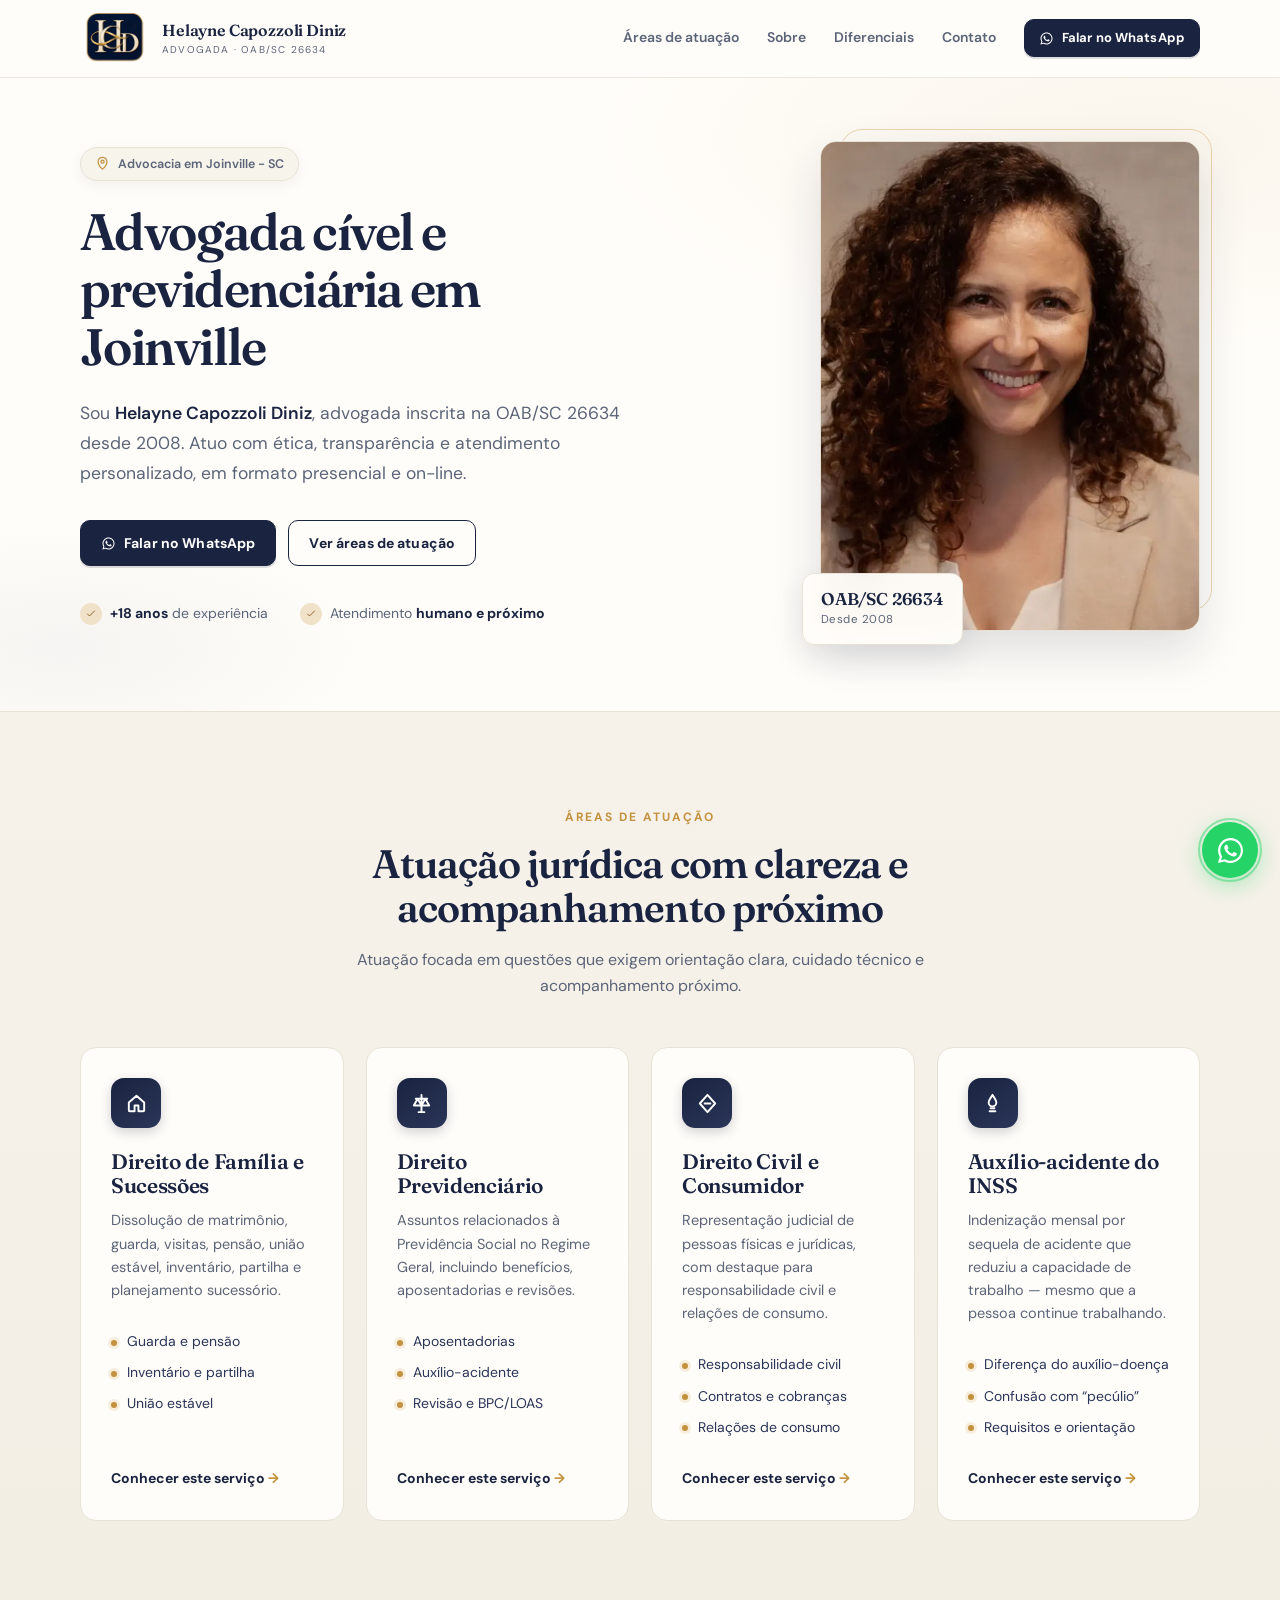
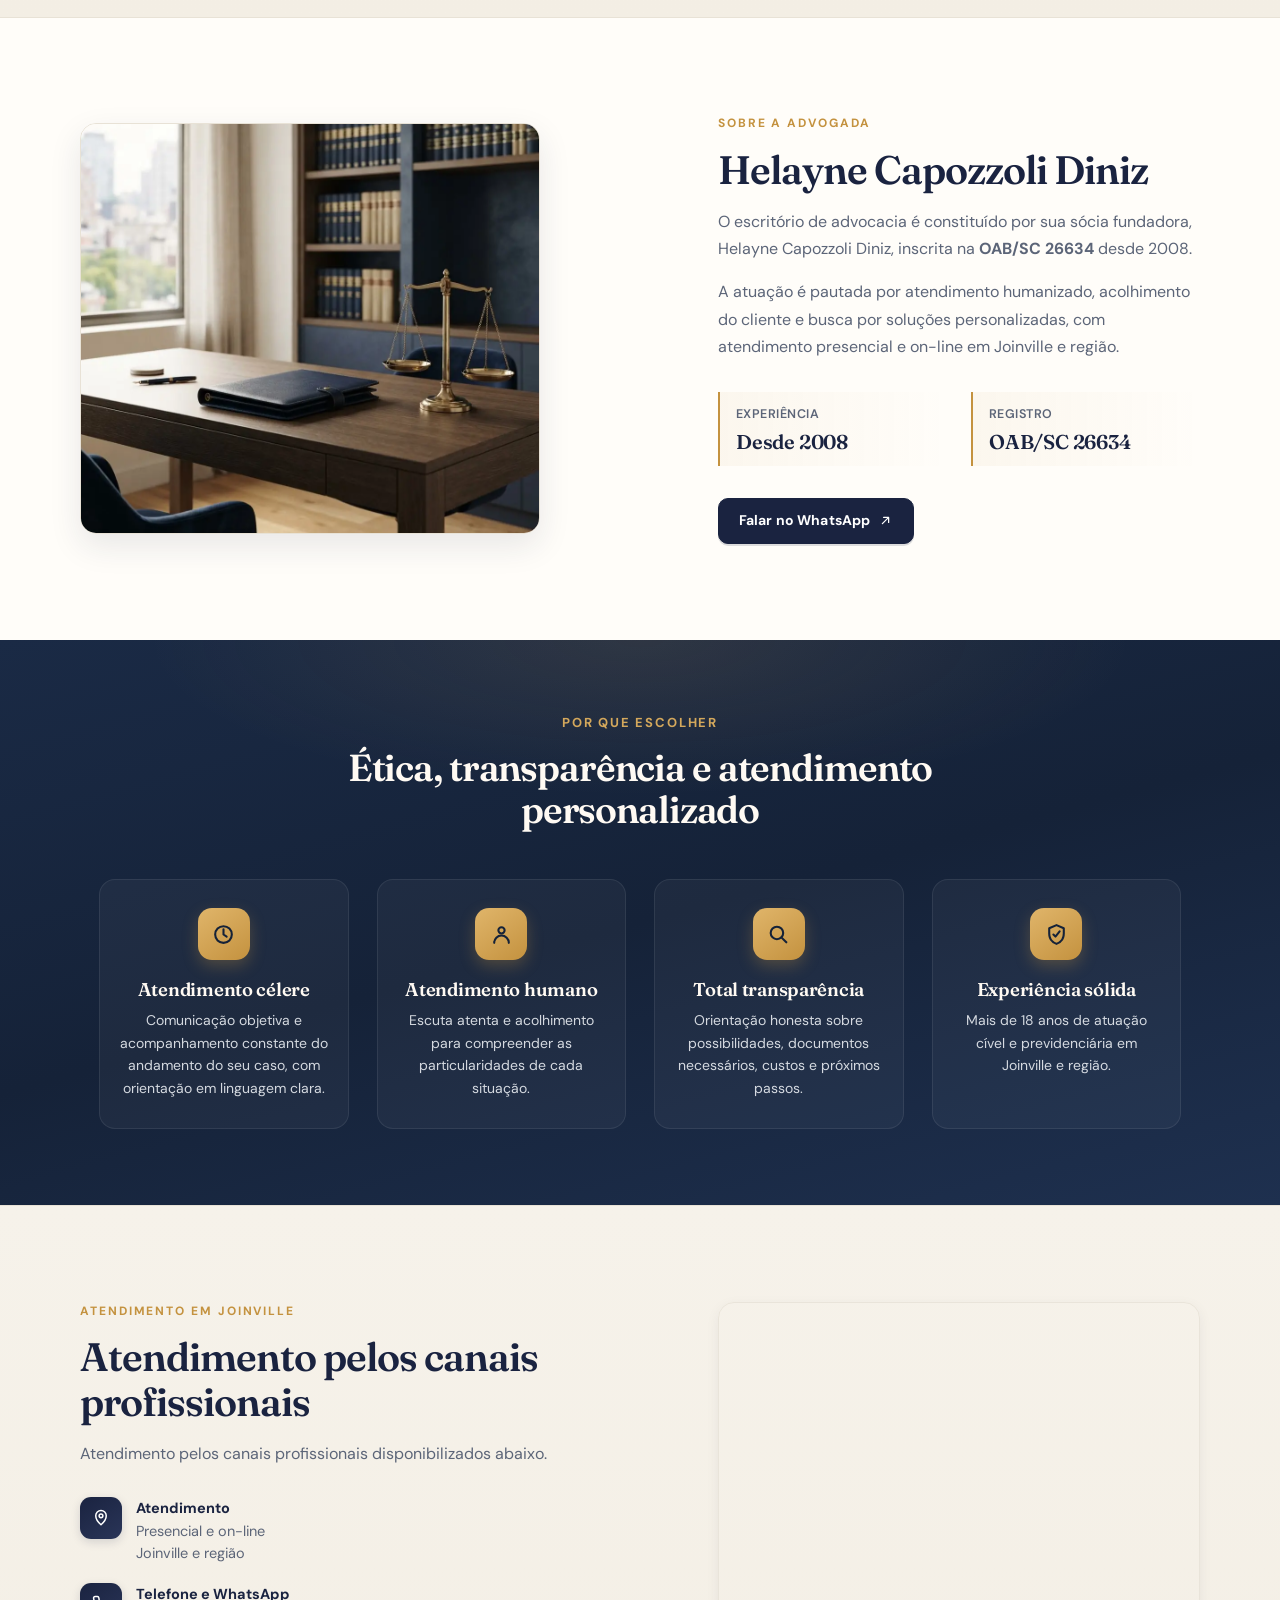
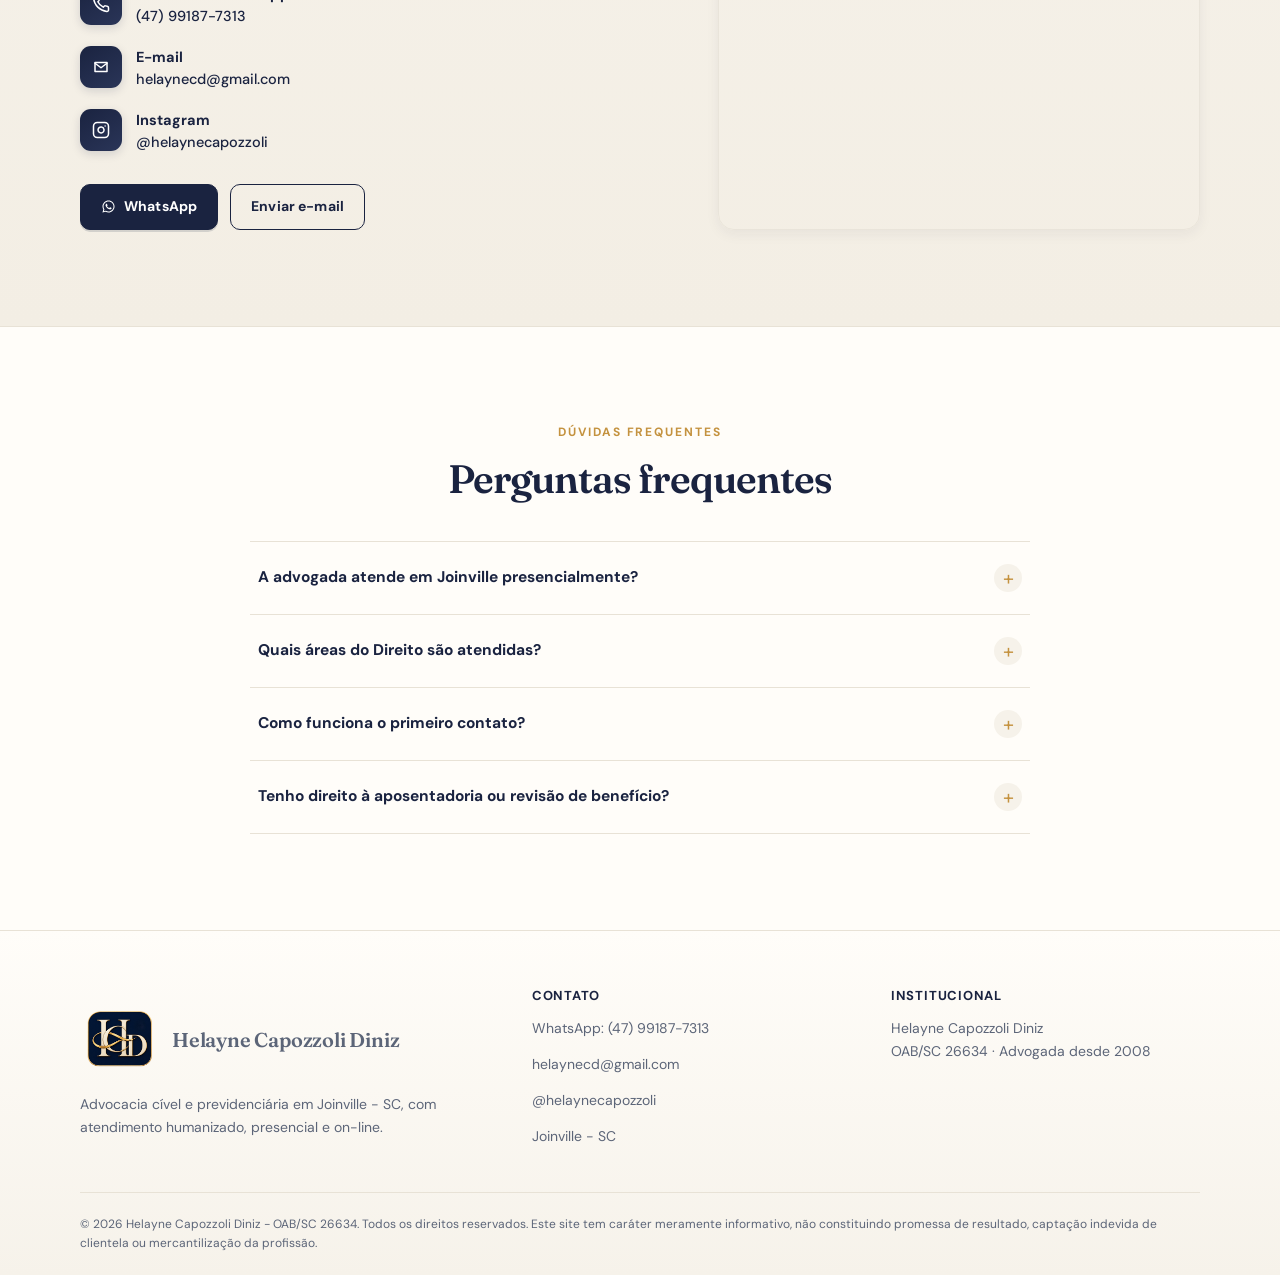
==== commit 5ddbf9b9: "Add files via upload" ====
--- a/index.html
+++ b/index.html
@@ -1,4 +1,4 @@
-<!doctype html>
+﻿<!doctype html>
 <html lang="pt-BR">
   <head>
     <meta charset="UTF-8" />
@@ -26,7 +26,8 @@
     <meta name="twitter:image" content="https://www.helaynediniz.adv.br/public/foto-helayne.webp" />
     <title>Advogada em Joinville | Helayne Capozzoli Diniz</title>
     <link rel="canonical" href="https://www.helaynediniz.adv.br/" />
-    <link rel="icon" href="public/logo-helayne.png" type="image/png" />
+    <link rel="icon" href="public/favicon-hcd.png" type="image/png" sizes="any" />
+    <link rel="apple-touch-icon" href="public/favicon-hcd.png" />
     <link rel="preload" as="image" href="public/foto-helayne.webp" />
     <link rel="preconnect" href="https://fonts.googleapis.com" />
     <link rel="preconnect" href="https://fonts.gstatic.com" crossorigin />
@@ -44,6 +45,9 @@
         "image": "https://www.helaynediniz.adv.br/public/foto-helayne.webp",
         "telephone": "+5547991877313",
         "email": "helaynecd@gmail.com",
+        "sameAs": [
+          "https://www.instagram.com/helaynecapozzoli"
+        ],
         "areaServed": {
           "@type": "City",
           "name": "Joinville"
@@ -52,13 +56,15 @@
           "@type": "PostalAddress",
           "addressLocality": "Joinville",
           "addressRegion": "SC",
+          "postalCode": "89200-000",
           "addressCountry": "BR"
         },
         "founder": {
           "@type": "Person",
           "name": "Helayne Capozzoli Diniz",
           "jobTitle": "Advogada",
-          "identifier": "OAB/SC 26634"
+          "identifier": "OAB/SC 26634",
+          "sameAs": "https://www.instagram.com/helaynecapozzoli"
         },
         "knowsAbout": [
           "Direito Civil",
@@ -97,9 +103,9 @@
     <header class="site-header">
       <div class="container header-content">
         <a class="brand" href="#inicio" aria-label="Ir para o início">
-          <span class="brand-mark" aria-hidden="true"><img src="public/logo-helayne.webp" width="40" height="38" alt="" /></span>
+          <img class="brand-mark" src="public/hcd-logo.png" width="96" height="96" alt="" />
           <span>
-            <strong>Helayne Capozzoli</strong>
+            <strong>Helayne Capozzoli Diniz</strong>
             <small>Advogada · OAB/SC 26634</small>
           </span>
         </a>
@@ -111,7 +117,7 @@
           <a href="#contato">Contato</a>
         </nav>
 
-        <a class="button button-small header-cta" href="https://wa.me/5547991877313?text=Ol%C3%A1%2C%20Dra.%20Helayne.%20Gostaria%20de%20agendar%20uma%20consulta%20jur%C3%ADdica." target="_blank" rel="noopener noreferrer">
+        <a class="button button-small header-cta" href="https://wa.me/5547991877313?text=Ol%C3%A1%2C%20Dra.%20Helayne.%20Gostaria%20de%20informa%C3%A7%C3%B5es%20sobre%20atendimento." target="_blank" rel="noopener noreferrer">
           <span class="button-icon" aria-hidden="true"><svg class="whatsapp-logo" viewBox="0 0 32 32"><path d="M16.04 3.2c-7.1 0-12.86 5.75-12.86 12.84 0 2.27.6 4.49 1.73 6.43L3.07 29l6.69-1.75a12.8 12.8 0 0 0 6.27 1.6h.01c7.09 0 12.85-5.76 12.85-12.85S23.13 3.2 16.04 3.2Zm0 23.45h-.01c-1.9 0-3.77-.51-5.4-1.48l-.39-.23-3.97 1.04 1.06-3.87-.25-.4a10.58 10.58 0 0 1-1.63-5.67c0-5.85 4.76-10.61 10.62-10.61 2.83 0 5.49 1.1 7.49 3.1s3.1 4.66 3.1 7.49c0 5.85-4.76 10.62-10.62 10.62Zm5.82-7.95c-.32-.16-1.88-.93-2.17-1.04-.29-.11-.5-.16-.71.16-.21.32-.82 1.04-1 1.25-.18.21-.37.24-.69.08-.32-.16-1.35-.5-2.57-1.59-.95-.85-1.59-1.89-1.78-2.21-.18-.32-.02-.49.14-.65.14-.14.32-.37.48-.56.16-.18.21-.32.32-.53.11-.21.05-.4-.03-.56-.08-.16-.71-1.71-.98-2.34-.26-.62-.52-.54-.71-.55h-.61c-.21 0-.56.08-.85.4-.29.32-1.11 1.09-1.11 2.65s1.14 3.07 1.3 3.28c.16.21 2.24 3.42 5.42 4.79.76.33 1.35.52 1.81.67.76.24 1.46.21 2.01.13.61-.09 1.88-.77 2.14-1.51.26-.74.26-1.38.18-1.51-.08-.13-.29-.21-.61-.37Z" /></svg></span> Falar no WhatsApp
         </a>
 
@@ -124,7 +130,7 @@
         <a href="#sobre">Sobre</a>
         <a href="#diferenciais">Diferenciais</a>
         <a href="#contato">Contato</a>
-        <a class="button" href="https://wa.me/5547991877313?text=Ol%C3%A1%2C%20Dra.%20Helayne.%20Gostaria%20de%20agendar%20uma%20consulta%20jur%C3%ADdica." target="_blank" rel="noopener noreferrer">Falar no WhatsApp</a>
+        <a class="button" href="https://wa.me/5547991877313?text=Ol%C3%A1%2C%20Dra.%20Helayne.%20Gostaria%20de%20informa%C3%A7%C3%B5es%20sobre%20atendimento." target="_blank" rel="noopener noreferrer">Falar no WhatsApp</a>
       </nav>
     </header>
 
@@ -138,7 +144,7 @@
               Sou <strong>Helayne Capozzoli Diniz</strong>, advogada inscrita na OAB/SC 26634 desde 2008. Atuo com ética, transparência e atendimento personalizado, em formato presencial e on-line.
             </p>
             <div class="hero-actions">
-              <a class="button" href="https://wa.me/5547991877313?text=Ol%C3%A1%2C%20Dra.%20Helayne.%20Gostaria%20de%20agendar%20uma%20consulta%20jur%C3%ADdica." target="_blank" rel="noopener noreferrer"><span class="button-icon" aria-hidden="true"><svg class="whatsapp-logo" viewBox="0 0 32 32"><path d="M16.04 3.2c-7.1 0-12.86 5.75-12.86 12.84 0 2.27.6 4.49 1.73 6.43L3.07 29l6.69-1.75a12.8 12.8 0 0 0 6.27 1.6h.01c7.09 0 12.85-5.76 12.85-12.85S23.13 3.2 16.04 3.2Zm0 23.45h-.01c-1.9 0-3.77-.51-5.4-1.48l-.39-.23-3.97 1.04 1.06-3.87-.25-.4a10.58 10.58 0 0 1-1.63-5.67c0-5.85 4.76-10.61 10.62-10.61 2.83 0 5.49 1.1 7.49 3.1s3.1 4.66 3.1 7.49c0 5.85-4.76 10.62-10.62 10.62Zm5.82-7.95c-.32-.16-1.88-.93-2.17-1.04-.29-.11-.5-.16-.71.16-.21.32-.82 1.04-1 1.25-.18.21-.37.24-.69.08-.32-.16-1.35-.5-2.57-1.59-.95-.85-1.59-1.89-1.78-2.21-.18-.32-.02-.49.14-.65.14-.14.32-.37.48-.56.16-.18.21-.32.32-.53.11-.21.05-.4-.03-.56-.08-.16-.71-1.71-.98-2.34-.26-.62-.52-.54-.71-.55h-.61c-.21 0-.56.08-.85.4-.29.32-1.11 1.09-1.11 2.65s1.14 3.07 1.3 3.28c.16.21 2.24 3.42 5.42 4.79.76.33 1.35.52 1.81.67.76.24 1.46.21 2.01.13.61-.09 1.88-.77 2.14-1.51.26-.74.26-1.38.18-1.51-.08-.13-.29-.21-.61-.37Z" /></svg></span>Falar no WhatsApp</a>
+              <a class="button" href="https://wa.me/5547991877313?text=Ol%C3%A1%2C%20Dra.%20Helayne.%20Gostaria%20de%20informa%C3%A7%C3%B5es%20sobre%20atendimento." target="_blank" rel="noopener noreferrer"><span class="button-icon" aria-hidden="true"><svg class="whatsapp-logo" viewBox="0 0 32 32"><path d="M16.04 3.2c-7.1 0-12.86 5.75-12.86 12.84 0 2.27.6 4.49 1.73 6.43L3.07 29l6.69-1.75a12.8 12.8 0 0 0 6.27 1.6h.01c7.09 0 12.85-5.76 12.85-12.85S23.13 3.2 16.04 3.2Zm0 23.45h-.01c-1.9 0-3.77-.51-5.4-1.48l-.39-.23-3.97 1.04 1.06-3.87-.25-.4a10.58 10.58 0 0 1-1.63-5.67c0-5.85 4.76-10.61 10.62-10.61 2.83 0 5.49 1.1 7.49 3.1s3.1 4.66 3.1 7.49c0 5.85-4.76 10.62-10.62 10.62Zm5.82-7.95c-.32-.16-1.88-.93-2.17-1.04-.29-.11-.5-.16-.71.16-.21.32-.82 1.04-1 1.25-.18.21-.37.24-.69.08-.32-.16-1.35-.5-2.57-1.59-.95-.85-1.59-1.89-1.78-2.21-.18-.32-.02-.49.14-.65.14-.14.32-.37.48-.56.16-.18.21-.32.32-.53.11-.21.05-.4-.03-.56-.08-.16-.71-1.71-.98-2.34-.26-.62-.52-.54-.71-.55h-.61c-.21 0-.56.08-.85.4-.29.32-1.11 1.09-1.11 2.65s1.14 3.07 1.3 3.28c.16.21 2.24 3.42 5.42 4.79.76.33 1.35.52 1.81.67.76.24 1.46.21 2.01.13.61-.09 1.88-.77 2.14-1.51.26-.74.26-1.38.18-1.51-.08-.13-.29-.21-.61-.37Z" /></svg></span>Falar no WhatsApp</a>
               <a class="button button-outline" href="#areas">Ver áreas de atuação</a>
             </div>
             <div class="trust-points">
@@ -173,7 +179,7 @@
               <span class="area-icon" aria-hidden="true"><svg viewBox="0 0 24 24"><path d="M12 3v18M6 7h12M8 7l-4 7h8L8 7Zm8 0-4 7h8l-4-7ZM9 21h6" /></svg></span>
               <h3>Direito Previdenciário</h3>
               <p>Assuntos relacionados à Previdência Social no Regime Geral, incluindo benefícios, aposentadorias e revisões.</p>
-              <ul><li>Aposentadorias</li><li>Revisão de benefícios</li><li>Auxílios e BPC/LOAS</li></ul>
+              <ul><li>Aposentadorias</li><li>Auxílio-acidente</li><li>Revisão e BPC/LOAS</li></ul>
               <a class="area-card-link" href="servicos/previdenciario.html">Conhecer este serviço <span aria-hidden="true">→</span></a>
             </article>
             <article class="area-card">
@@ -182,6 +188,14 @@
               <p>Representação judicial de pessoas físicas e jurídicas, com destaque para responsabilidade civil e relações de consumo.</p>
               <ul><li>Responsabilidade civil</li><li>Contratos e cobranças</li><li>Relações de consumo</li></ul>
               <a class="area-card-link" href="servicos/civil-consumidor.html">Conhecer este serviço <span aria-hidden="true">→</span></a>
+            </article>
+
+            <article class="area-card">
+              <span class="area-icon" aria-hidden="true"><svg viewBox="0 0 24 24"><path d="M12 3c-1.5 3-4 5-4 8a4 4 0 0 0 8 0c0-3-2.5-5-4-8Z" /><path d="M9 20h6M10 17h4" /></svg></span>
+              <h3>Auxílio-acidente do INSS</h3>
+              <p>Indenização mensal por sequela de acidente que reduziu a capacidade de trabalho — mesmo que a pessoa continue trabalhando.</p>
+              <ul><li>Diferença do auxílio-doença</li><li>Confusão com “pecúlio”</li><li>Requisitos e orientação</li></ul>
+              <a class="area-card-link" href="servicos/auxilio-acidente.html">Conhecer este serviço <span aria-hidden="true">→</span></a>
             </article>
           </div>
         </div>
@@ -196,7 +210,7 @@
             <p>O escritório de advocacia é constituído por sua sócia fundadora, Helayne Capozzoli Diniz, inscrita na <strong>OAB/SC 26634</strong> desde 2008.</p>
             <p>A atuação é pautada por atendimento humanizado, acolhimento do cliente e busca por soluções personalizadas, com atendimento presencial e on-line em Joinville e região.</p>
             <dl class="stats"><div><dt>Experiência</dt><dd>Desde 2008</dd></div><div><dt>Registro</dt><dd>OAB/SC 26634</dd></div></dl>
-            <a class="button" href="https://wa.me/5547991877313?text=Ol%C3%A1%2C%20Dra.%20Helayne.%20Gostaria%20de%20agendar%20uma%20consulta%20jur%C3%ADdica." target="_blank" rel="noopener noreferrer">Agendar uma consulta <span class="button-icon" aria-hidden="true"><svg viewBox="0 0 24 24"><path d="M7 17 17 7M9 7h8v8" /></svg></span></a>
+            <a class="button" href="https://wa.me/5547991877313?text=Ol%C3%A1%2C%20Dra.%20Helayne.%20Gostaria%20de%20informa%C3%A7%C3%B5es%20sobre%20atendimento." target="_blank" rel="noopener noreferrer">Falar no WhatsApp <span class="button-icon" aria-hidden="true"><svg viewBox="0 0 24 24"><path d="M7 17 17 7M9 7h8v8" /></svg></span></a>
           </div>
         </div>
       </section>
@@ -217,15 +231,16 @@
         <div class="container contact-grid">
           <div>
             <p class="eyebrow">Atendimento em Joinville</p>
-            <h2>Vamos conversar sobre o seu caso</h2>
-            <p class="contact-intro">Envie uma mensagem contando como posso ajudar ou fale diretamente pelo WhatsApp para verificar o melhor encaminhamento.</p>
+            <h2>Atendimento pelos canais profissionais</h2>
+            <p class="contact-intro">Atendimento pelos canais profissionais disponibilizados abaixo.</p>
             <div class="contact-list">
               <p><span aria-hidden="true"><svg viewBox="0 0 24 24"><path d="M12 21s7-6.1 7-12a7 7 0 1 0-14 0c0 5.9 7 12 7 12Z" /><circle cx="12" cy="9" r="2.5" /></svg></span><span><strong>Atendimento</strong>Presencial e on-line<br />Joinville e região</span></p>
               <p><span aria-hidden="true"><svg viewBox="0 0 24 24"><path d="M22 16.9v3a2 2 0 0 1-2.2 2A19.8 19.8 0 0 1 2.1 4.2 2 2 0 0 1 4.1 2h3a2 2 0 0 1 2 1.7l.4 2.4a2 2 0 0 1-.5 1.7L7.8 9a16 16 0 0 0 7.2 7.2l1.2-1.2a2 2 0 0 1 1.7-.5l2.4.4a2 2 0 0 1 1.7 2Z" /></svg></span><span><strong>Telefone e WhatsApp</strong><a href="tel:+5547991877313">(47) 99187-7313</a></span></p>
               <p><span aria-hidden="true"><svg viewBox="0 0 24 24"><path d="M4 6h16v12H4z" /><path d="m4 7 8 6 8-6" /></svg></span><span><strong>E-mail</strong><a href="mailto:helaynecd@gmail.com">helaynecd@gmail.com</a></span></p>
+              <p><span aria-hidden="true"><svg viewBox="0 0 24 24"><rect x="2" y="2" width="20" height="20" rx="5" ry="5"/><path d="M16 11.37A4 4 0 1 1 12.63 8 4 4 0 0 1 16 11.37z"/><line x1="17.5" y1="6.5" x2="17.51" y2="6.5"/></svg></span><span><strong>Instagram</strong><a href="https://www.instagram.com/helaynecapozzoli" target="_blank" rel="noopener noreferrer">@helaynecapozzoli</a></span></p>
             </div>
             <div class="contact-actions">
-              <a class="button" href="https://wa.me/5547991877313?text=Ol%C3%A1%2C%20Dra.%20Helayne.%20Gostaria%20de%20agendar%20uma%20consulta%20jur%C3%ADdica." target="_blank" rel="noopener noreferrer"><span class="button-icon" aria-hidden="true"><svg class="whatsapp-logo" viewBox="0 0 32 32"><path d="M16.04 3.2c-7.1 0-12.86 5.75-12.86 12.84 0 2.27.6 4.49 1.73 6.43L3.07 29l6.69-1.75a12.8 12.8 0 0 0 6.27 1.6h.01c7.09 0 12.85-5.76 12.85-12.85S23.13 3.2 16.04 3.2Zm0 23.45h-.01c-1.9 0-3.77-.51-5.4-1.48l-.39-.23-3.97 1.04 1.06-3.87-.25-.4a10.58 10.58 0 0 1-1.63-5.67c0-5.85 4.76-10.61 10.62-10.61 2.83 0 5.49 1.1 7.49 3.1s3.1 4.66 3.1 7.49c0 5.85-4.76 10.62-10.62 10.62Zm5.82-7.95c-.32-.16-1.88-.93-2.17-1.04-.29-.11-.5-.16-.71.16-.21.32-.82 1.04-1 1.25-.18.21-.37.24-.69.08-.32-.16-1.35-.5-2.57-1.59-.95-.85-1.59-1.89-1.78-2.21-.18-.32-.02-.49.14-.65.14-.14.32-.37.48-.56.16-.18.21-.32.32-.53.11-.21.05-.4-.03-.56-.08-.16-.71-1.71-.98-2.34-.26-.62-.52-.54-.71-.55h-.61c-.21 0-.56.08-.85.4-.29.32-1.11 1.09-1.11 2.65s1.14 3.07 1.3 3.28c.16.21 2.24 3.42 5.42 4.79.76.33 1.35.52 1.81.67.76.24 1.46.21 2.01.13.61-.09 1.88-.77 2.14-1.51.26-.74.26-1.38.18-1.51-.08-.13-.29-.21-.61-.37Z" /></svg></span>WhatsApp</a>
+              <a class="button" href="https://wa.me/5547991877313?text=Ol%C3%A1%2C%20Dra.%20Helayne.%20Gostaria%20de%20informa%C3%A7%C3%B5es%20sobre%20atendimento." target="_blank" rel="noopener noreferrer"><span class="button-icon" aria-hidden="true"><svg class="whatsapp-logo" viewBox="0 0 32 32"><path d="M16.04 3.2c-7.1 0-12.86 5.75-12.86 12.84 0 2.27.6 4.49 1.73 6.43L3.07 29l6.69-1.75a12.8 12.8 0 0 0 6.27 1.6h.01c7.09 0 12.85-5.76 12.85-12.85S23.13 3.2 16.04 3.2Zm0 23.45h-.01c-1.9 0-3.77-.51-5.4-1.48l-.39-.23-3.97 1.04 1.06-3.87-.25-.4a10.58 10.58 0 0 1-1.63-5.67c0-5.85 4.76-10.61 10.62-10.61 2.83 0 5.49 1.1 7.49 3.1s3.1 4.66 3.1 7.49c0 5.85-4.76 10.62-10.62 10.62Zm5.82-7.95c-.32-.16-1.88-.93-2.17-1.04-.29-.11-.5-.16-.71.16-.21.32-.82 1.04-1 1.25-.18.21-.37.24-.69.08-.32-.16-1.35-.5-2.57-1.59-.95-.85-1.59-1.89-1.78-2.21-.18-.32-.02-.49.14-.65.14-.14.32-.37.48-.56.16-.18.21-.32.32-.53.11-.21.05-.4-.03-.56-.08-.16-.71-1.71-.98-2.34-.26-.62-.52-.54-.71-.55h-.61c-.21 0-.56.08-.85.4-.29.32-1.11 1.09-1.11 2.65s1.14 3.07 1.3 3.28c.16.21 2.24 3.42 5.42 4.79.76.33 1.35.52 1.81.67.76.24 1.46.21 2.01.13.61-.09 1.88-.77 2.14-1.51.26-.74.26-1.38.18-1.51-.08-.13-.29-.21-.61-.37Z" /></svg></span>WhatsApp</a>
               <a class="button button-outline" href="mailto:helaynecd@gmail.com">Enviar e-mail</a>
             </div>
           </div>
@@ -248,14 +263,14 @@
 
     <footer class="site-footer">
       <div class="container footer-grid">
-        <div><a class="brand brand-footer" href="#inicio"><span class="brand-mark" aria-hidden="true"><img src="public/logo-helayne.webp" width="40" height="38" alt="" /></span><strong>Helayne Capozzoli</strong></a><p>Advocacia cível e previdenciária em Joinville - SC, com atendimento humanizado, presencial e on-line.</p></div>
-        <div><h3>Contato</h3><a href="https://wa.me/5547991877313?text=Ol%C3%A1%2C%20Dra.%20Helayne.%20Gostaria%20de%20agendar%20uma%20consulta%20jur%C3%ADdica." target="_blank" rel="noopener noreferrer">WhatsApp: (47) 99187-7313</a><a href="mailto:helaynecd@gmail.com">helaynecd@gmail.com</a><p>Joinville - SC</p></div>
+        <div><a class="brand brand-footer" href="#inicio"><img class="brand-mark" src="public/hcd-logo.png" width="96" height="96" alt="" /><strong>Helayne Capozzoli Diniz</strong></a><p>Advocacia cível e previdenciária em Joinville - SC, com atendimento humanizado, presencial e on-line.</p></div>
+        <div><h3>Contato</h3><a href="https://wa.me/5547991877313?text=Ol%C3%A1%2C%20Dra.%20Helayne.%20Gostaria%20de%20informa%C3%A7%C3%B5es%20sobre%20atendimento." target="_blank" rel="noopener noreferrer">WhatsApp: (47) 99187-7313</a><a href="mailto:helaynecd@gmail.com">helaynecd@gmail.com</a><a href="https://www.instagram.com/helaynecapozzoli" target="_blank" rel="noopener noreferrer">@helaynecapozzoli</a><p>Joinville - SC</p></div>
         <div><h3>Institucional</h3><p>Helayne Capozzoli Diniz<br />OAB/SC 26634 · Advogada desde 2008</p></div>
       </div>
       <div class="container copyright">© <span id="year"></span> Helayne Capozzoli Diniz - OAB/SC 26634. Todos os direitos reservados. Este site tem caráter meramente informativo, não constituindo promessa de resultado, captação indevida de clientela ou mercantilização da profissão.</div>
     </footer>
 
-    <a class="whatsapp-float" href="https://wa.me/5547991877313?text=Ol%C3%A1%2C%20Dra.%20Helayne.%20Gostaria%20de%20agendar%20uma%20consulta%20jur%C3%ADdica." target="_blank" rel="noopener noreferrer" aria-label="Falar no WhatsApp"><svg class="whatsapp-logo" viewBox="0 0 32 32" aria-hidden="true"><path d="M16.04 3.2c-7.1 0-12.86 5.75-12.86 12.84 0 2.27.6 4.49 1.73 6.43L3.07 29l6.69-1.75a12.8 12.8 0 0 0 6.27 1.6h.01c7.09 0 12.85-5.76 12.85-12.85S23.13 3.2 16.04 3.2Zm0 23.45h-.01c-1.9 0-3.77-.51-5.4-1.48l-.39-.23-3.97 1.04 1.06-3.87-.25-.4a10.58 10.58 0 0 1-1.63-5.67c0-5.85 4.76-10.61 10.62-10.61 2.83 0 5.49 1.1 7.49 3.1s3.1 4.66 3.1 7.49c0 5.85-4.76 10.62-10.62 10.62Zm5.82-7.95c-.32-.16-1.88-.93-2.17-1.04-.29-.11-.5-.16-.71.16-.21.32-.82 1.04-1 1.25-.18.21-.37.24-.69.08-.32-.16-1.35-.5-2.57-1.59-.95-.85-1.59-1.89-1.78-2.21-.18-.32-.02-.49.14-.65.14-.14.32-.37.48-.56.16-.18.21-.32.32-.53.11-.21.05-.4-.03-.56-.08-.16-.71-1.71-.98-2.34-.26-.62-.52-.54-.71-.55h-.61c-.21 0-.56.08-.85.4-.29.32-1.11 1.09-1.11 2.65s1.14 3.07 1.3 3.28c.16.21 2.24 3.42 5.42 4.79.76.33 1.35.52 1.81.67.76.24 1.46.21 2.01.13.61-.09 1.88-.77 2.14-1.51.26-.74.26-1.38.18-1.51-.08-.13-.29-.21-.61-.37Z" /></svg></a>
+    <a class="whatsapp-float" href="https://wa.me/5547991877313?text=Ol%C3%A1%2C%20Dra.%20Helayne.%20Gostaria%20de%20informa%C3%A7%C3%B5es%20sobre%20atendimento." target="_blank" rel="noopener noreferrer" aria-label="Falar no WhatsApp"><svg class="whatsapp-logo" viewBox="0 0 32 32" aria-hidden="true"><path d="M16.04 3.2c-7.1 0-12.86 5.75-12.86 12.84 0 2.27.6 4.49 1.73 6.43L3.07 29l6.69-1.75a12.8 12.8 0 0 0 6.27 1.6h.01c7.09 0 12.85-5.76 12.85-12.85S23.13 3.2 16.04 3.2Zm0 23.45h-.01c-1.9 0-3.77-.51-5.4-1.48l-.39-.23-3.97 1.04 1.06-3.87-.25-.4a10.58 10.58 0 0 1-1.63-5.67c0-5.85 4.76-10.61 10.62-10.61 2.83 0 5.49 1.1 7.49 3.1s3.1 4.66 3.1 7.49c0 5.85-4.76 10.62-10.62 10.62Zm5.82-7.95c-.32-.16-1.88-.93-2.17-1.04-.29-.11-.5-.16-.71.16-.21.32-.82 1.04-1 1.25-.18.21-.37.24-.69.08-.32-.16-1.35-.5-2.57-1.59-.95-.85-1.59-1.89-1.78-2.21-.18-.32-.02-.49.14-.65.14-.14.32-.37.48-.56.16-.18.21-.32.32-.53.11-.21.05-.4-.03-.56-.08-.16-.71-1.71-.98-2.34-.26-.62-.52-.54-.71-.55h-.61c-.21 0-.56.08-.85.4-.29.32-1.11 1.09-1.11 2.65s1.14 3.07 1.3 3.28c.16.21 2.24 3.42 5.42 4.79.76.33 1.35.52 1.81.67.76.24 1.46.21 2.01.13.61-.09 1.88-.77 2.14-1.51.26-.74.26-1.38.18-1.51-.08-.13-.29-.21-.61-.37Z" /></svg></a>
     <script src="script.js"></script>
   </body>
 </html>
--- a/styles.css
+++ b/styles.css
@@ -85,25 +85,13 @@
 }
 
 .brand-mark {
-  display: grid;
-  place-items: center;
-  width: 42px;
-  height: 42px;
+  display: block;
+  width: 70px;
+  height: 70px;
   flex-shrink: 0;
-  border-radius: 10px;
-  overflow: hidden;
-  background: transparent;
-  box-shadow: 0 2px 10px rgba(26, 35, 64, 0.2);
-}
-
-.brand-mark img {
-  width: 100%;
-  height: 100%;
   object-fit: contain;
-  display: block;
-}
-
-.brand-mark svg,
+}
+
 .button-icon svg,
 .area-icon svg,
 .contact-list svg,
@@ -449,7 +437,7 @@
 /* —— Area cards —— */
 .cards-grid {
   display: grid;
-  grid-template-columns: repeat(3, minmax(0, 1fr));
+  grid-template-columns: repeat(auto-fit, minmax(260px, 1fr));
   gap: 22px;
   margin-top: 48px;
 }
@@ -887,10 +875,9 @@
 .footer-grid .brand { display: block; width: max-content; }
 
 .site-footer .brand-mark {
-  display: grid;
-  width: 48px;
-  height: 48px;
-  border-radius: 12px;
+  display: block;
+  width: 80px;
+  height: 80px;
 }
 
 .brand-footer {
@@ -974,6 +961,166 @@
   box-shadow: 0 10px 28px rgba(37, 211, 102, 0.5);
 }
 
+
+/* —— Topic highlight card (ex.: auxílio-acidente) —— */
+.topic-card {
+  margin-top: 40px;
+  padding: 32px 30px;
+  border: 1px solid var(--line);
+  border-radius: var(--radius);
+  background: var(--paper);
+  box-shadow: var(--shadow-sm);
+  position: relative;
+  overflow: hidden;
+}
+
+.topic-card::before {
+  content: "";
+  position: absolute;
+  top: 0;
+  left: 0;
+  right: 0;
+  height: 3px;
+  background: linear-gradient(90deg, var(--gold), var(--gold-soft));
+}
+
+.topic-card .eyebrow {
+  margin-bottom: 10px;
+}
+
+.topic-card h2 {
+  font-size: clamp(1.45rem, 2.2vw, 1.85rem);
+  letter-spacing: -0.02em;
+  margin-bottom: 6px;
+}
+
+.topic-card .topic-subtitle {
+  margin: 0 0 18px;
+  color: var(--muted);
+  font-size: 15px;
+  line-height: 1.55;
+}
+
+.topic-card > p {
+  margin: 0 0 14px;
+  color: var(--muted);
+  font-size: 15px;
+  line-height: 1.65;
+}
+
+.topic-card h3 {
+  margin: 22px 0 10px;
+  font-size: 17px;
+  letter-spacing: -0.01em;
+}
+
+.topic-compare {
+  display: grid;
+  grid-template-columns: 1fr 1fr;
+  gap: 14px;
+  margin: 14px 0 8px;
+}
+
+.topic-compare article {
+  padding: 16px 18px;
+  border: 1px solid var(--line);
+  border-radius: var(--radius-sm);
+  background: var(--sand);
+}
+
+.topic-compare h4 {
+  margin: 0 0 8px;
+  font: 700 14px var(--sans);
+  color: var(--ink);
+}
+
+.topic-compare p {
+  margin: 0;
+  color: var(--muted);
+  font-size: 13.5px;
+  line-height: 1.55;
+}
+
+.topic-card ul {
+  margin: 8px 0 0;
+  padding: 0;
+  list-style: none;
+}
+
+.topic-card ul li {
+  position: relative;
+  padding-left: 18px;
+  margin: 8px 0;
+  color: var(--muted);
+  font-size: 14.5px;
+  line-height: 1.55;
+}
+
+.topic-card ul li::before {
+  content: "";
+  position: absolute;
+  left: 0;
+  top: 0.55em;
+  width: 7px;
+  height: 7px;
+  border-radius: 50%;
+  background: var(--gold);
+  box-shadow: 0 0 0 3px rgba(196, 146, 63, 0.15);
+}
+
+.topic-tip {
+  margin-top: 18px;
+  padding: 16px 18px;
+  border-left: 3px solid var(--gold);
+  border-radius: 0 8px 8px 0;
+  background: linear-gradient(90deg, rgba(196, 146, 63, 0.08), transparent);
+}
+
+.topic-tip strong {
+  display: block;
+  margin-bottom: 4px;
+  color: var(--ink);
+  font-size: 14px;
+}
+
+.topic-tip p {
+  margin: 0;
+  color: var(--muted);
+  font-size: 14px;
+  line-height: 1.55;
+}
+
+.topic-cta {
+  display: flex;
+  flex-wrap: wrap;
+  align-items: center;
+  gap: 14px;
+  margin-top: 24px;
+  padding-top: 20px;
+  border-top: 1px solid var(--line);
+}
+
+.topic-cta .topic-contact {
+  color: var(--muted);
+  font-size: 13.5px;
+  line-height: 1.45;
+}
+
+.topic-cta .topic-contact strong {
+  display: block;
+  color: var(--ink);
+  font-size: 14px;
+}
+
+@media (max-width: 700px) {
+  .topic-compare {
+    grid-template-columns: 1fr;
+  }
+  .topic-card {
+    padding: 26px 20px;
+  }
+}
+
 /* —— Service pages —— */
 .service-hero {
   padding: 48px 0 80px;
@@ -1426,9 +1573,9 @@
   .brand small { font-size: 8px; }
 
   .brand-mark {
-    width: 36px;
-    height: 36px;
-    flex: 0 0 36px;
+    width: 58px;
+    height: 58px;
+    flex: 0 0 58px;
   }
 
   .section { padding: 64px 0; }
@@ -1594,3 +1741,40 @@
 
   html { scroll-behavior: auto; }
 }
+
+.article-body h2 {
+  margin: 28px 0 12px;
+  font-size: clamp(1.25rem, 2vw, 1.5rem);
+  letter-spacing: -0.015em;
+}
+.article-body h2:first-child { margin-top: 0; }
+.article-body > p {
+  color: var(--muted);
+  font-size: 15.5px;
+  line-height: 1.7;
+  margin: 0 0 14px;
+}
+.article-list {
+  margin: 8px 0 18px;
+  padding: 0;
+  list-style: none;
+}
+.article-list li {
+  position: relative;
+  padding-left: 18px;
+  margin: 10px 0;
+  color: var(--muted);
+  font-size: 15px;
+  line-height: 1.6;
+}
+.article-list li::before {
+  content: "";
+  position: absolute;
+  left: 0;
+  top: 0.55em;
+  width: 7px;
+  height: 7px;
+  border-radius: 50%;
+  background: var(--gold);
+  box-shadow: 0 0 0 3px rgba(196, 146, 63, 0.15);
+}
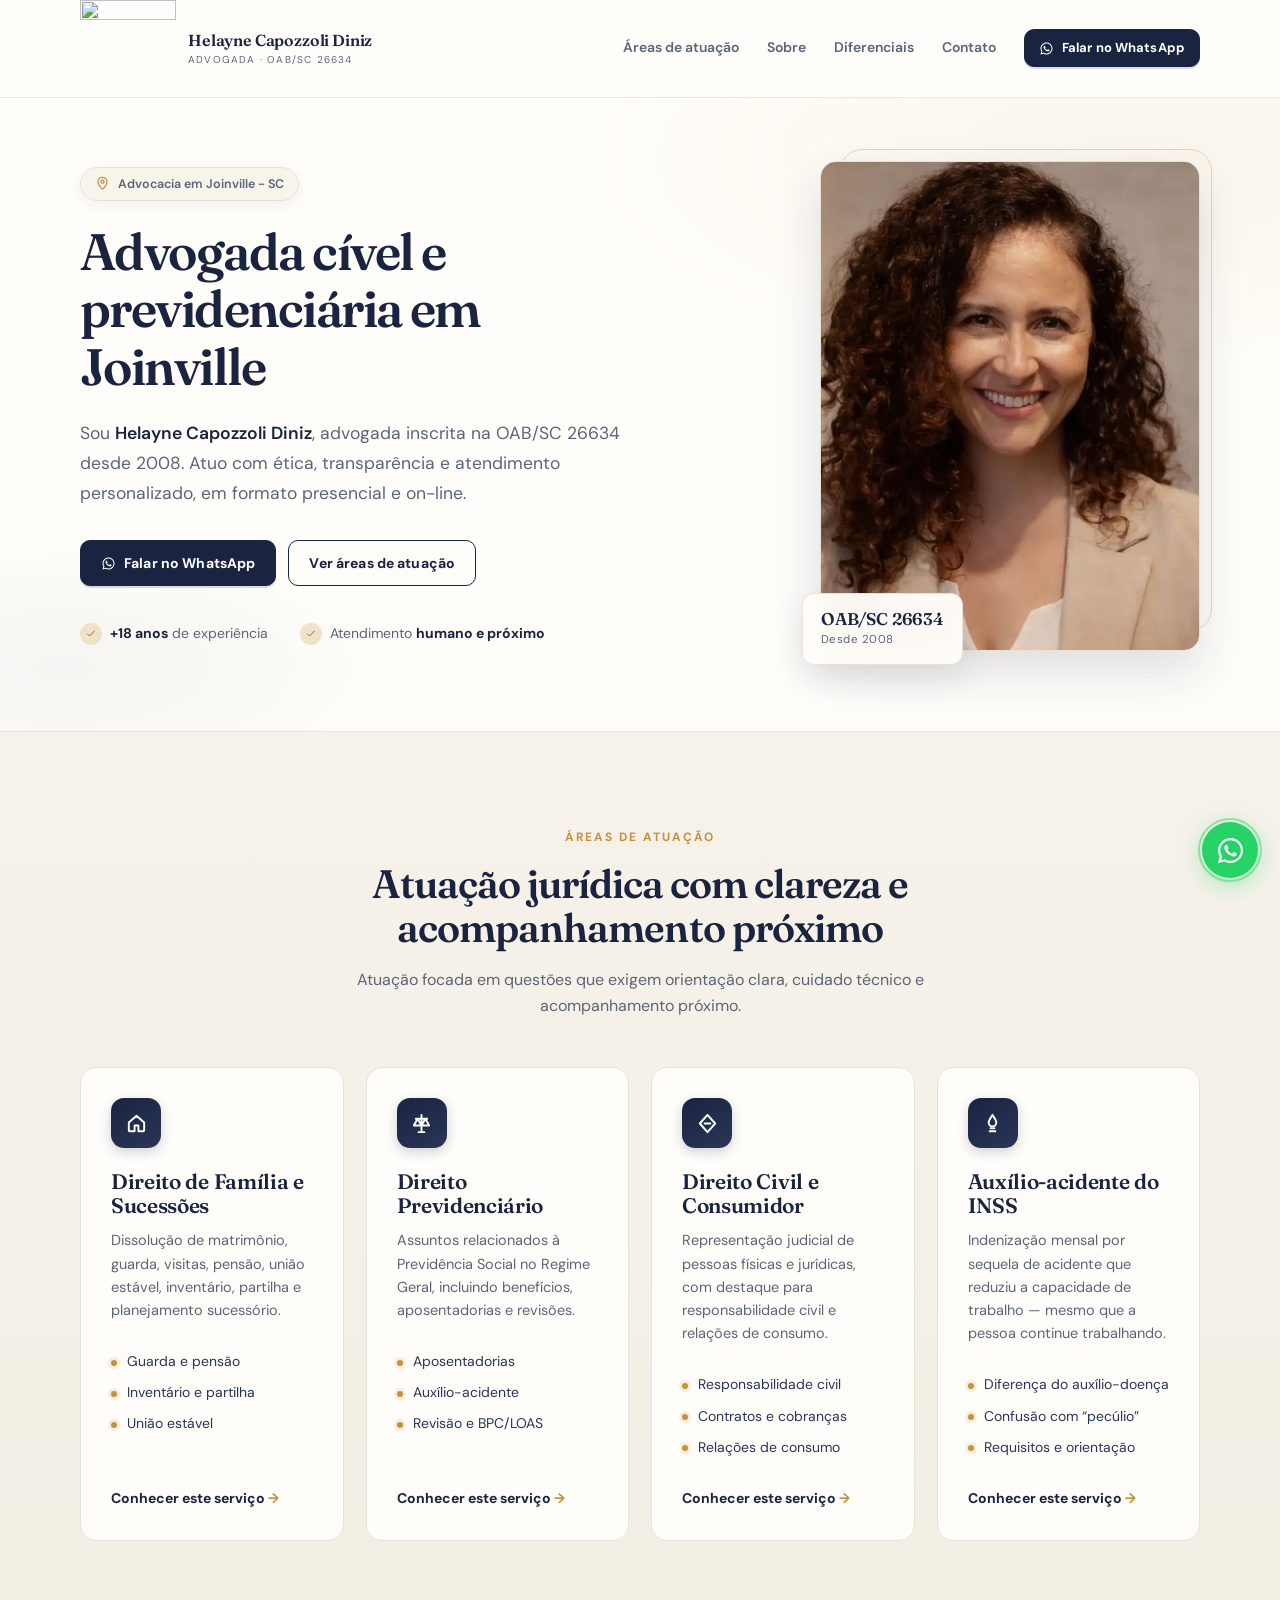
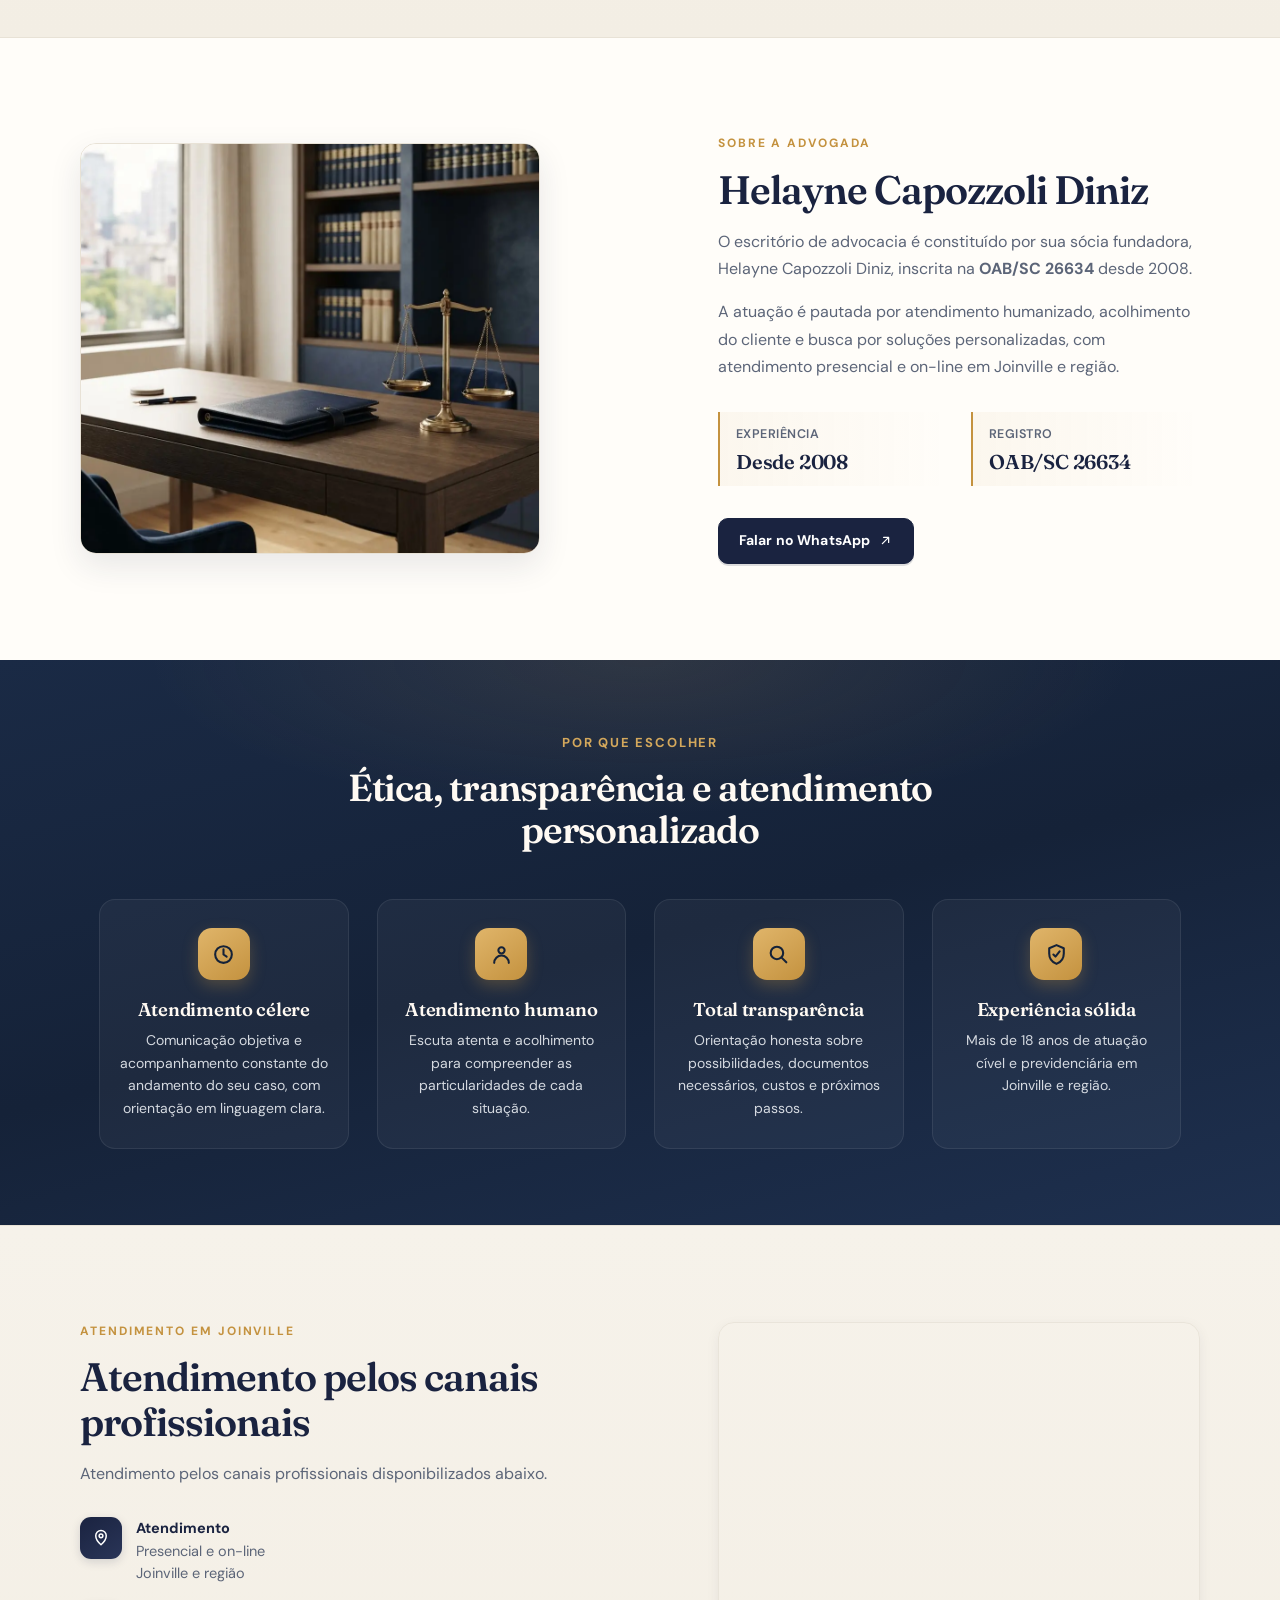
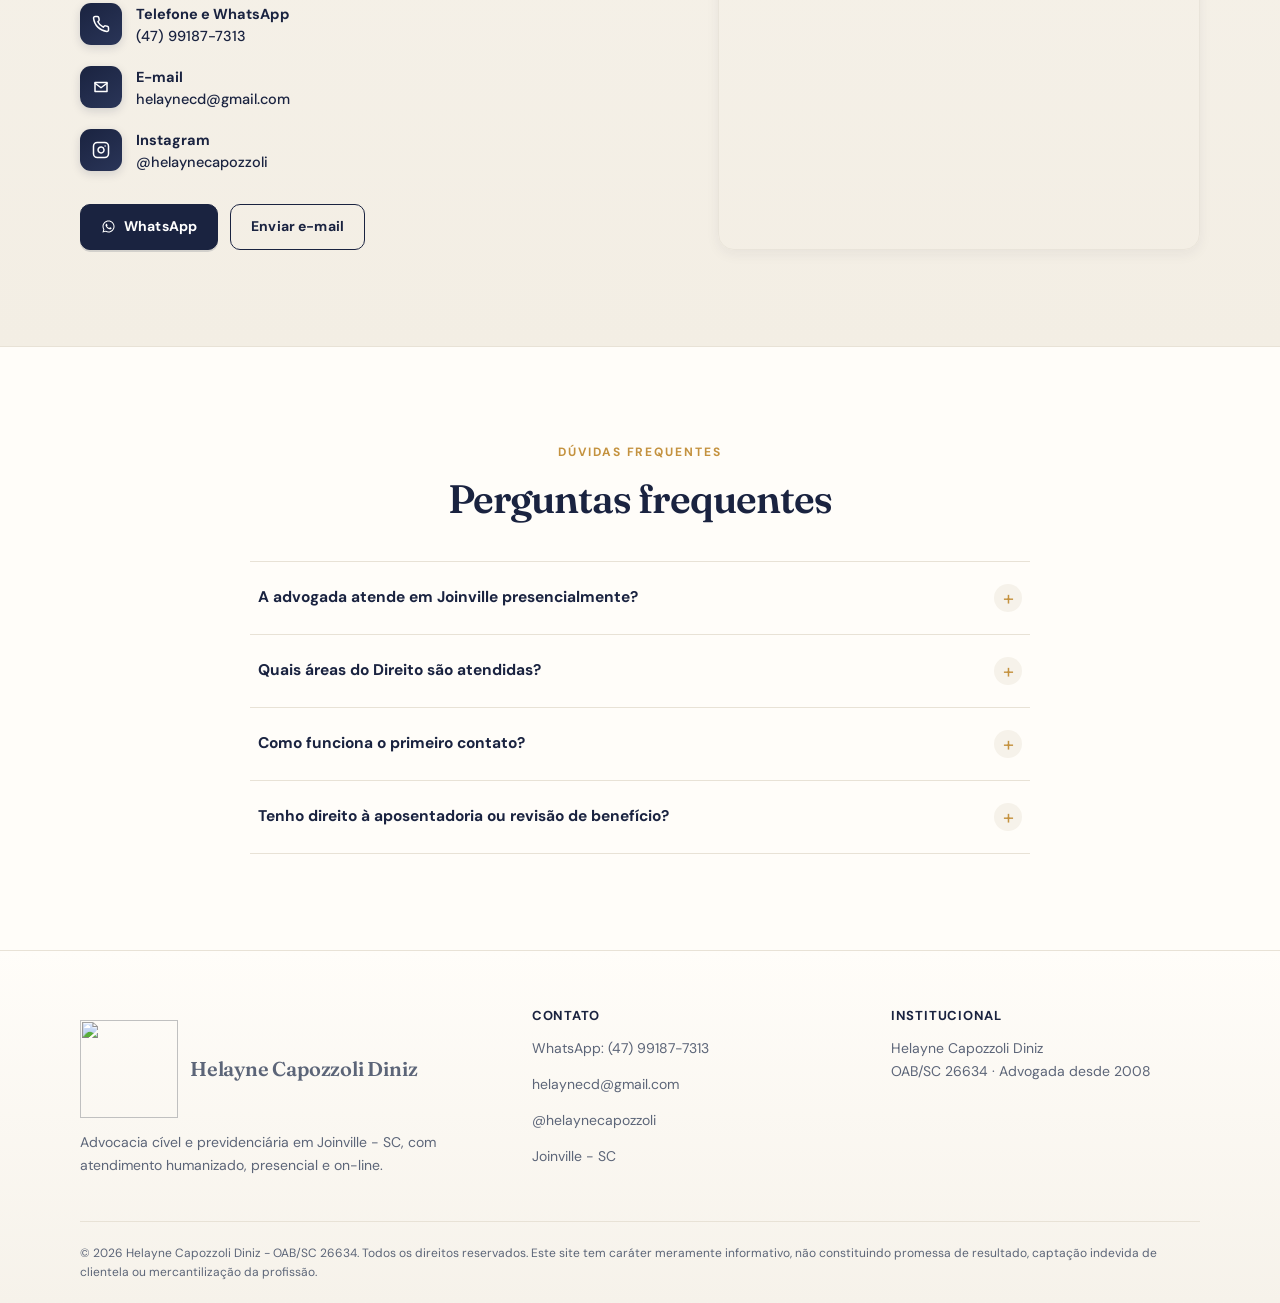
==== commit 4b529b75: "Add files via upload" ====
--- a/index.html
+++ b/index.html
@@ -26,8 +26,8 @@
     <meta name="twitter:image" content="https://www.helaynediniz.adv.br/public/foto-helayne.webp" />
     <title>Advogada em Joinville | Helayne Capozzoli Diniz</title>
     <link rel="canonical" href="https://www.helaynediniz.adv.br/" />
-    <link rel="icon" href="public/favicon-hcd.png" type="image/png" sizes="any" />
-    <link rel="apple-touch-icon" href="public/favicon-hcd.png" />
+    <link rel="icon" href="public/logo-hdc.png" type="image/png" sizes="any" />
+    <link rel="apple-touch-icon" href="public/logo-hdc.png" />
     <link rel="preload" as="image" href="public/foto-helayne.webp" />
     <link rel="preconnect" href="https://fonts.googleapis.com" />
     <link rel="preconnect" href="https://fonts.gstatic.com" crossorigin />
@@ -103,7 +103,7 @@
     <header class="site-header">
       <div class="container header-content">
         <a class="brand" href="#inicio" aria-label="Ir para o início">
-          <img class="brand-mark" src="public/hcd-logo.png" width="96" height="96" alt="" />
+          <img class="brand-mark" src="public/logo-hdc.png" width="96" height="96" alt="" />
           <span>
             <strong>Helayne Capozzoli Diniz</strong>
             <small>Advogada · OAB/SC 26634</small>
@@ -263,7 +263,7 @@
 
     <footer class="site-footer">
       <div class="container footer-grid">
-        <div><a class="brand brand-footer" href="#inicio"><img class="brand-mark" src="public/hcd-logo.png" width="96" height="96" alt="" /><strong>Helayne Capozzoli Diniz</strong></a><p>Advocacia cível e previdenciária em Joinville - SC, com atendimento humanizado, presencial e on-line.</p></div>
+        <div><a class="brand brand-footer" href="#inicio"><img class="brand-mark" src="public/logo-hdc.png" width="96" height="96" alt="" /><strong>Helayne Capozzoli Diniz</strong></a><p>Advocacia cível e previdenciária em Joinville - SC, com atendimento humanizado, presencial e on-line.</p></div>
         <div><h3>Contato</h3><a href="https://wa.me/5547991877313?text=Ol%C3%A1%2C%20Dra.%20Helayne.%20Gostaria%20de%20informa%C3%A7%C3%B5es%20sobre%20atendimento." target="_blank" rel="noopener noreferrer">WhatsApp: (47) 99187-7313</a><a href="mailto:helaynecd@gmail.com">helaynecd@gmail.com</a><a href="https://www.instagram.com/helaynecapozzoli" target="_blank" rel="noopener noreferrer">@helaynecapozzoli</a><p>Joinville - SC</p></div>
         <div><h3>Institucional</h3><p>Helayne Capozzoli Diniz<br />OAB/SC 26634 · Advogada desde 2008</p></div>
       </div>
--- a/styles.css
+++ b/styles.css
@@ -86,8 +86,6 @@
 
 .brand-mark {
   display: block;
-  width: 70px;
-  height: 70px;
   flex-shrink: 0;
   object-fit: contain;
 }
@@ -876,8 +874,8 @@
 
 .site-footer .brand-mark {
   display: block;
-  width: 80px;
-  height: 80px;
+  width: 98px;
+  height: 98px;
 }
 
 .brand-footer {
@@ -1573,9 +1571,9 @@
   .brand small { font-size: 8px; }
 
   .brand-mark {
-    width: 58px;
-    height: 58px;
-    flex: 0 0 58px;
+    width: 71px;
+    height: 71px;
+    flex: 0 0 71px;
   }
 
   .section { padding: 64px 0; }
